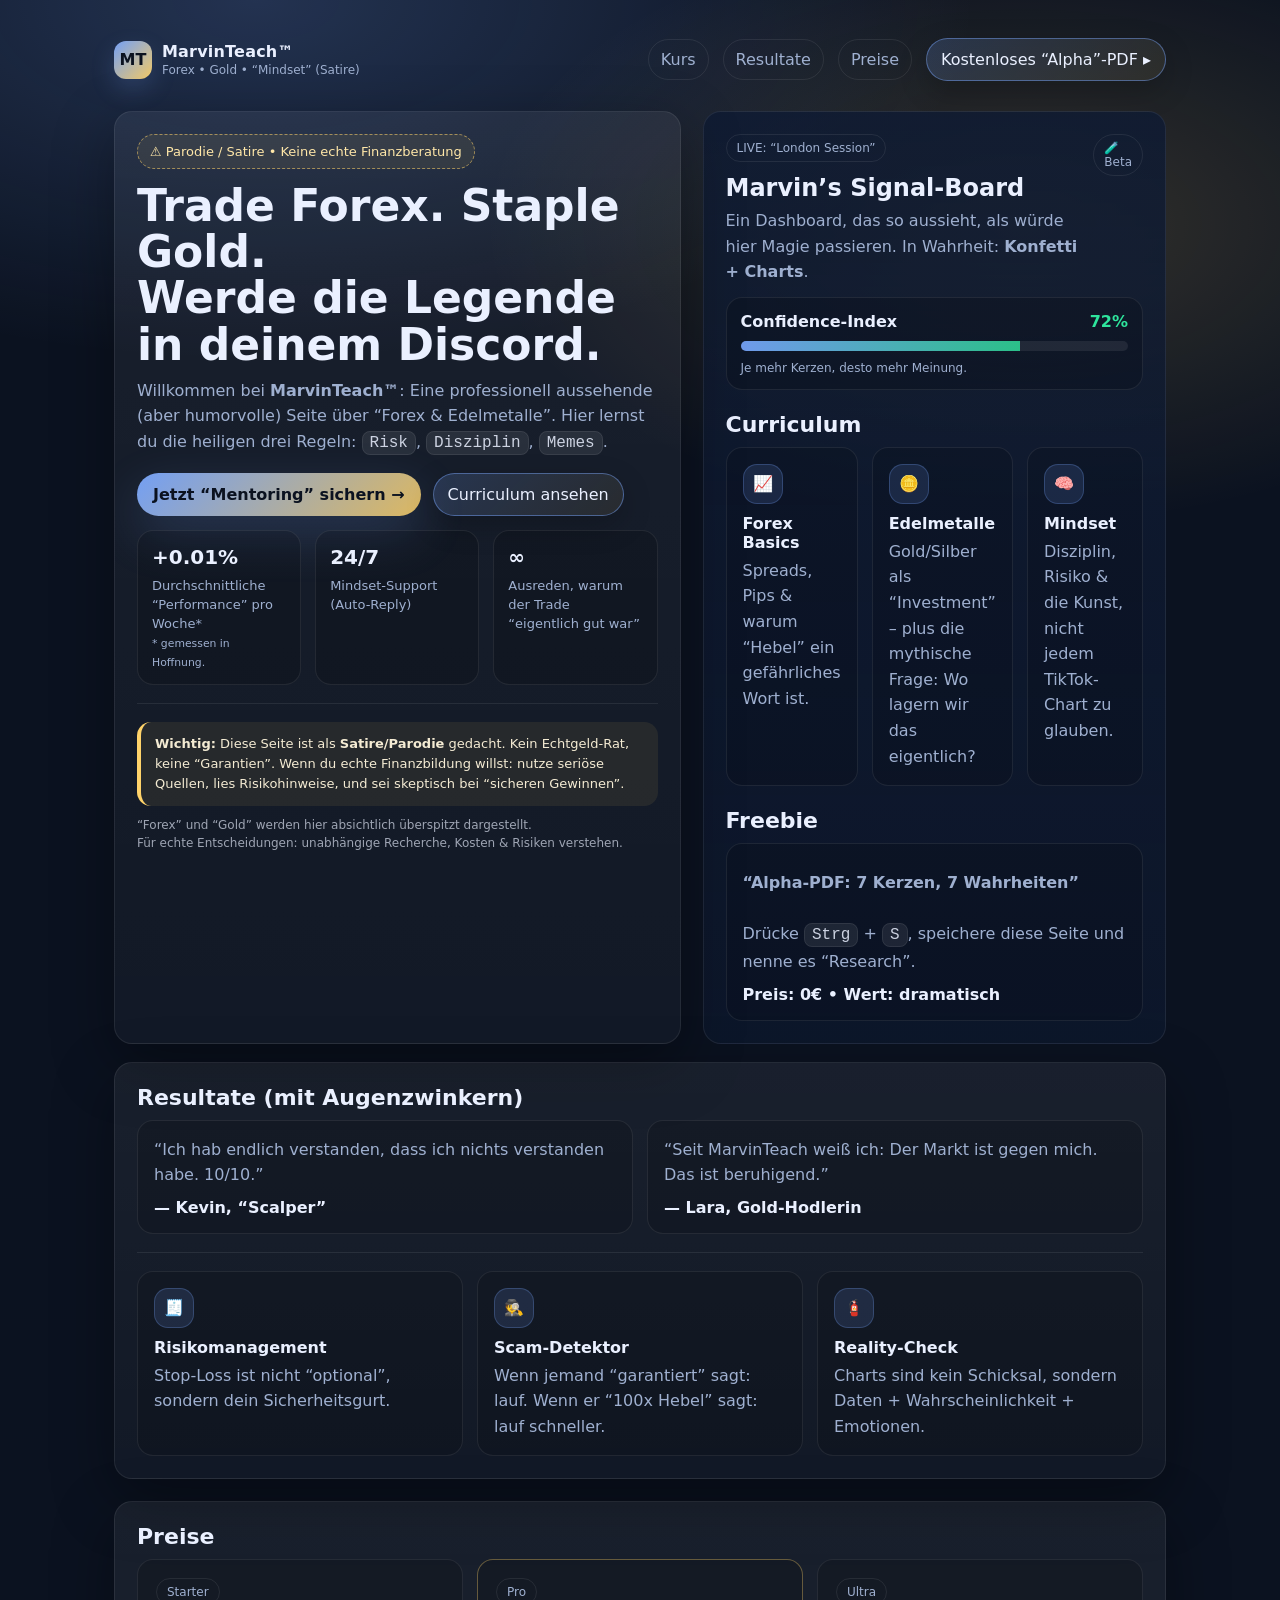
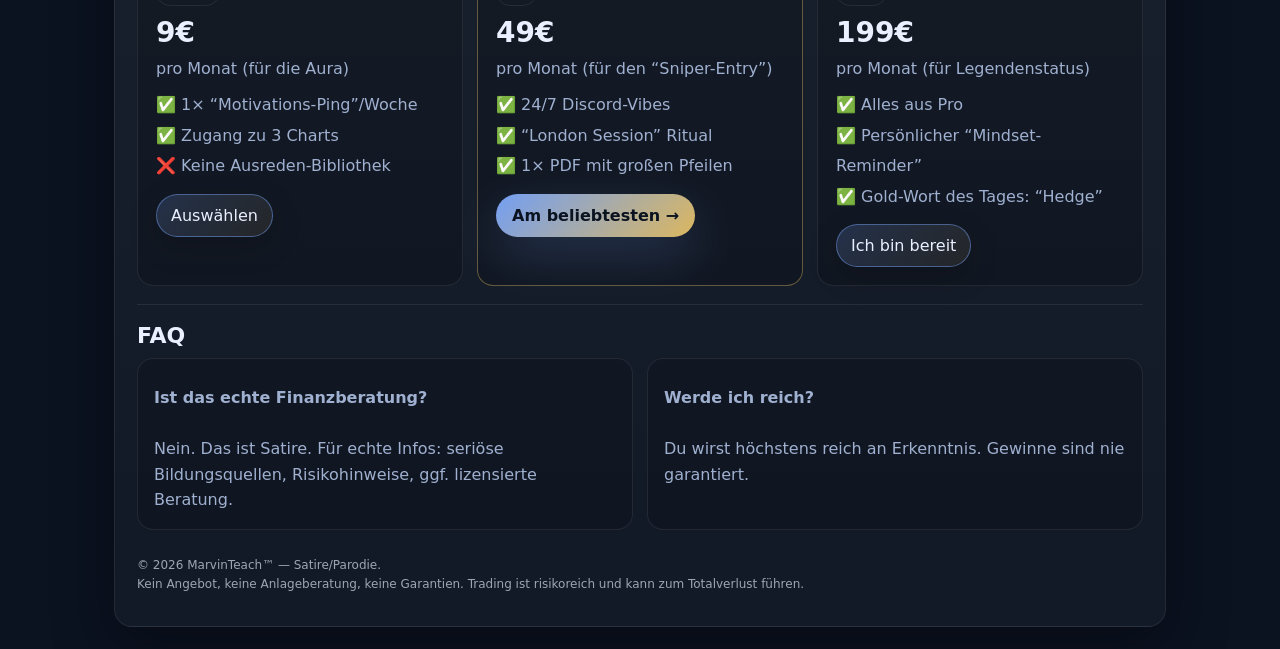
==== index.html @ 8bd4dc11 "Create index.html" ====
<!doctype html>
<html lang="de">
<head>
  <meta charset="utf-8" />
  <meta name="viewport" content="width=device-width,initial-scale=1" />
  <title>MarvinTeach™ — Forex & Gold Masterclass (Satire)</title>
  <meta name="description" content="MarvinTeach™ (Satire) – Eine professionell aussehende Parodie auf Trading-Gurus: Forex, Gold & 'Mindset' – mit Augenzwinkern." />
  <meta name="theme-color" content="#0b1220" />

  <style>
    :root{
      --bg:#0b1220;
      --card:#0f1b33;
      --muted:#9fb0d0;
      --text:#eaf0ff;
      --line:rgba(255,255,255,.08);
      --accent:#78a6ff;
      --accent2:#ffd36a;
      --good:#2ee59d;
      --bad:#ff6b6b;
      --shadow: 0 20px 60px rgba(0,0,0,.35);
      --radius: 18px;
      --max: 1100px;
    }
    *{box-sizing:border-box}
    html,body{margin:0;padding:0;background:radial-gradient(1200px 600px at 20% 0%, rgba(120,166,255,.22), transparent 60%),
                                   radial-gradient(900px 500px at 80% 10%, rgba(255,211,106,.16), transparent 60%),
                                   var(--bg);
              color:var(--text); font-family: ui-sans-serif,system-ui,-apple-system,Segoe UI,Roboto,Arial,"Apple Color Emoji","Segoe UI Emoji";}
    a{color:inherit}
    .wrap{max-width:var(--max);margin:0 auto;padding:24px}
    .nav{display:flex;align-items:center;justify-content:space-between;gap:14px;padding:14px 0}
    .brand{display:flex;align-items:center;gap:10px;text-decoration:none}
    .logo{
      width:38px;height:38px;border-radius:12px;
      background:linear-gradient(135deg, rgba(120,166,255,.95), rgba(255,211,106,.95));
      box-shadow:0 10px 25px rgba(120,166,255,.18);
      display:grid;place-items:center;font-weight:900;color:#0b1220;
    }
    .navlinks{display:flex;gap:14px;flex-wrap:wrap;align-items:center}
    .pill{padding:10px 12px;border:1px solid var(--line);border-radius:999px;text-decoration:none;color:var(--muted)}
    .pill:hover{border-color:rgba(120,166,255,.45);color:var(--text)}
    .btn{
      padding:11px 14px;border-radius:999px;border:1px solid rgba(120,166,255,.45);
      background:linear-gradient(135deg, rgba(120,166,255,.18), rgba(255,211,106,.08));
      text-decoration:none; display:inline-flex; gap:8px; align-items:center;
      box-shadow:0 10px 30px rgba(0,0,0,.2);
    }
    .btn:hover{transform:translateY(-1px)}
    .hero{display:grid;grid-template-columns:1.1fr .9fr;gap:22px;align-items:stretch;margin-top:16px}
    @media (max-width: 920px){ .hero{grid-template-columns:1fr} }
    .card{
      background:linear-gradient(180deg, rgba(255,255,255,.06), rgba(255,255,255,.03));
      border:1px solid var(--line); border-radius:var(--radius); box-shadow:var(--shadow);
      padding:22px; position:relative; overflow:hidden;
    }
    .badge{
      display:inline-flex;gap:8px;align-items:center;
      padding:9px 12px;border-radius:999px;border:1px dashed rgba(255,211,106,.55);
      color:#ffe7a8;background:rgba(255,211,106,.08);
      font-size:13px;
    }
    h1{font-size:44px;line-height:1.05;margin:14px 0 10px}
    @media (max-width: 540px){ h1{font-size:36px} }
    .sub{color:var(--muted);font-size:16px;line-height:1.6;margin:0 0 16px}
    .ctaRow{display:flex;gap:12px;flex-wrap:wrap;margin-top:14px}
    .ctaPrimary{
      background:linear-gradient(135deg, rgba(120,166,255,.95), rgba(255,211,106,.85));
      color:#0b1220; font-weight:800; border:none; padding:12px 16px; border-radius:999px;
      text-decoration:none; display:inline-flex; align-items:center; gap:10px;
      box-shadow:0 18px 50px rgba(120,166,255,.20);
    }
    .ctaSecondary{color:var(--text)}
    .tiny{font-size:12px;color:rgba(234,240,255,.65);line-height:1.5;margin-top:10px}
    .grid{display:grid;grid-template-columns:repeat(3,1fr);gap:14px;margin-top:14px}
    @media (max-width: 920px){ .grid{grid-template-columns:1fr} }
    .kpi{padding:14px;border:1px solid var(--line);border-radius:16px;background:rgba(0,0,0,.16)}
    .kpi b{display:block;font-size:20px;margin-bottom:6px}
    .kpi span{color:var(--muted);font-size:13px}
    .side{
      background:linear-gradient(180deg, rgba(15,27,51,.85), rgba(15,27,51,.55));
      border:1px solid var(--line); border-radius:var(--radius); padding:22px;
    }
    .meter{margin-top:12px;padding:14px;border-radius:16px;border:1px solid var(--line);background:rgba(0,0,0,.18)}
    .meterTop{display:flex;align-items:center;justify-content:space-between;gap:10px}
    .bar{height:10px;border-radius:999px;background:rgba(255,255,255,.08);overflow:hidden;margin-top:10px}
    .fill{height:100%;width:72%;background:linear-gradient(90deg, rgba(120,166,255,.9), rgba(46,229,157,.8))}
    .section{margin-top:22px}
    .section h2{margin:0 0 10px;font-size:22px}
    .features{display:grid;grid-template-columns:repeat(3,1fr);gap:14px}
    @media (max-width: 920px){ .features{grid-template-columns:1fr} }
    .feature{padding:16px;border-radius:16px;border:1px solid var(--line);background:rgba(0,0,0,.14)}
    .feature .icon{width:40px;height:40px;border-radius:14px;display:grid;place-items:center;
      background:rgba(120,166,255,.14);border:1px solid rgba(120,166,255,.25); margin-bottom:10px}
    .feature p{margin:6px 0 0;color:var(--muted);line-height:1.6}
    .split{display:grid;grid-template-columns:1fr 1fr;gap:14px}
    @media (max-width: 920px){ .split{grid-template-columns:1fr} }
    .quote{padding:16px;border-radius:16px;border:1px solid var(--line);background:rgba(0,0,0,.14)}
    .quote p{margin:0;color:var(--muted);line-height:1.6}
    .quote b{display:block;margin-top:10px}
    .pricing{display:grid;grid-template-columns:repeat(3,1fr);gap:14px}
    @media (max-width: 920px){ .pricing{grid-template-columns:1fr} }
    .plan{padding:18px;border-radius:16px;border:1px solid var(--line);background:rgba(0,0,0,.16)}
    .price{font-size:28px;font-weight:900;margin:10px 0}
    .list{margin:12px 0 0;padding:0;list-style:none;color:var(--muted);line-height:1.9}
    .tag{display:inline-block;padding:6px 10px;border-radius:999px;border:1px solid var(--line);color:var(--muted);font-size:12px}
    .footer{margin:26px 0 10px;color:rgba(234,240,255,.65);font-size:12px;line-height:1.6}
    .divider{height:1px;background:var(--line);margin:18px 0}
    .warn{
      border-left:4px solid var(--accent2);
      padding:12px 12px 12px 14px;
      background:rgba(255,211,106,.08);
      border-radius:14px;
      color:rgba(255,245,220,.95);
      font-size:13px; line-height:1.55;
    }
    .kbd{
      font-family: ui-monospace,SFMono-Regular,Menlo,Monaco,Consolas,monospace;
      background:rgba(255,255,255,.08);
      border:1px solid var(--line);
      padding:2px 7px;border-radius:8px;color:rgba(234,240,255,.85)
    }
  </style>
</head>

<body>
  <div class="wrap">
    <header class="nav">
      <a class="brand" href="#top" aria-label="MarvinTeach">
        <div class="logo">MT</div>
        <div>
          <div style="font-weight:900;letter-spacing:.2px">MarvinTeach™</div>
          <div style="color:var(--muted);font-size:12px;margin-top:2px">Forex • Gold • “Mindset” (Satire)</div>
        </div>
      </a>

      <nav class="navlinks">
        <a class="pill" href="#kurs">Kurs</a>
        <a class="pill" href="#resultate">Resultate</a>
        <a class="pill" href="#preise">Preise</a>
        <a class="btn" href="#cta">Kostenloses “Alpha”-PDF ▸</a>
      </nav>
    </header>

    <main id="top" class="hero">
      <section class="card">
        <span class="badge">⚠️ Parodie / Satire • Keine echte Finanzberatung</span>
        <h1>Trade Forex. Staple Gold. <br/>Werde die Legende in deinem Discord.</h1>
        <p class="sub">
          Willkommen bei <b>MarvinTeach™</b>: Eine professionell aussehende (aber humorvolle) Seite über “Forex & Edelmetalle”.
          Hier lernst du die heiligen drei Regeln: <span class="kbd">Risk</span>, <span class="kbd">Disziplin</span>, <span class="kbd">Memes</span>.
        </p>

        <div class="ctaRow" id="cta">
          <a class="ctaPrimary" href="#preise">Jetzt “Mentoring” sichern →</a>
          <a class="btn ctaSecondary" href="#kurs">Curriculum ansehen</a>
        </div>

        <div class="grid">
          <div class="kpi">
            <b>+0.01%</b>
            <span>Durchschnittliche “Performance” pro Woche*<br/><small>* gemessen in Hoffnung.</small></span>
          </div>
          <div class="kpi">
            <b>24/7</b>
            <span>Mindset-Support (Auto-Reply)</span>
          </div>
          <div class="kpi">
            <b>∞</b>
            <span>Ausreden, warum der Trade “eigentlich gut war”</span>
          </div>
        </div>

        <div class="divider"></div>

        <div class="warn">
          <b>Wichtig:</b> Diese Seite ist als <b>Satire/Parodie</b> gedacht. Kein Echtgeld-Rat, keine “Garantien”.
          Wenn du echte Finanzbildung willst: nutze seriöse Quellen, lies Risikohinweise, und sei skeptisch bei “sicheren Gewinnen”.
        </div>

        <p class="tiny">
          “Forex” und “Gold” werden hier absichtlich überspitzt dargestellt. <br/>
          Für echte Entscheidungen: unabhängige Recherche, Kosten & Risiken verstehen.
        </p>
      </section>

      <aside class="side">
        <div style="display:flex;justify-content:space-between;gap:10px;align-items:flex-start">
          <div>
            <div class="tag">LIVE: “London Session”</div>
            <h2 style="margin:12px 0 6px">Marvin’s Signal-Board</h2>
            <div style="color:var(--muted);line-height:1.6">
              Ein Dashboard, das so aussieht, als würde hier Magie passieren.
              In Wahrheit: <b>Konfetti + Charts</b>.
            </div>
          </div>
          <div class="tag" title="Satire">🧪 Beta</div>
        </div>

        <div class="meter">
          <div class="meterTop">
            <b>Confidence-Index</b>
            <span style="color:var(--good);font-weight:800">72%</span>
          </div>
          <div class="bar"><div class="fill"></div></div>
          <div style="color:var(--muted);font-size:12px;margin-top:10px">
            Je mehr Kerzen, desto mehr Meinung.
          </div>
        </div>

        <div class="section">
          <h2 id="kurs">Curriculum</h2>
          <div class="features">
            <div class="feature">
              <div class="icon">📈</div>
              <b>Forex Basics</b>
              <p>Spreads, Pips & warum “Hebel” ein gefährliches Wort ist.</p>
            </div>
            <div class="feature">
              <div class="icon">🪙</div>
              <b>Edelmetalle</b>
              <p>Gold/Silber als “Investment” – plus die mythische Frage: Wo lagern wir das eigentlich?</p>
            </div>
            <div class="feature">
              <div class="icon">🧠</div>
              <b>Mindset</b>
              <p>Disziplin, Risiko & die Kunst, nicht jedem TikTok-Chart zu glauben.</p>
            </div>
          </div>
        </div>

        <div class="section">
          <h2>Freebie</h2>
          <div class="quote">
            <p><b>“Alpha-PDF: 7 Kerzen, 7 Wahrheiten”</b><br/>
            Drücke <span class="kbd">Strg</span> + <span class="kbd">S</span>, speichere diese Seite und nenne es “Research”.</p>
            <b style="margin-top:10px">Preis: 0€ • Wert: dramatisch</b>
          </div>
        </div>
      </aside>
    </main>

    <section class="card section" id="resultate" style="margin-top:18px">
      <h2>Resultate (mit Augenzwinkern)</h2>
      <div class="split">
        <div class="quote">
          <p>“Ich hab endlich verstanden, dass ich nichts verstanden habe. 10/10.”</p>
          <b>— Kevin, “Scalper”</b>
        </div>
        <div class="quote">
          <p>“Seit MarvinTeach weiß ich: Der Markt ist gegen mich. Das ist beruhigend.”</p>
          <b>— Lara, Gold-Hodlerin</b>
        </div>
      </div>

      <div class="divider"></div>

      <div class="features">
        <div class="feature">
          <div class="icon">🧾</div>
          <b>Risikomanagement</b>
          <p>Stop-Loss ist nicht “optional”, sondern dein Sicherheitsgurt.</p>
        </div>
        <div class="feature">
          <div class="icon">🕵️</div>
          <b>Scam-Detektor</b>
          <p>Wenn jemand “garantiert” sagt: lauf. Wenn er “100x Hebel” sagt: lauf schneller.</p>
        </div>
        <div class="feature">
          <div class="icon">🧯</div>
          <b>Reality-Check</b>
          <p>Charts sind kein Schicksal, sondern Daten + Wahrscheinlichkeit + Emotionen.</p>
        </div>
      </div>
    </section>

    <section class="card section" id="preise">
      <h2>Preise</h2>
      <div class="pricing">
        <div class="plan">
          <span class="tag">Starter</span>
          <div class="price">9€</div>
          <div style="color:var(--muted)">pro Monat (für die Aura)</div>
          <ul class="list">
            <li>✅ 1× “Motivations-Ping”/Woche</li>
            <li>✅ Zugang zu 3 Charts</li>
            <li>❌ Keine Ausreden-Bibliothek</li>
          </ul>
          <div class="ctaRow" style="margin-top:12px">
            <a class="btn" href="#top">Auswählen</a>
          </div>
        </div>

        <div class="plan" style="border-color:rgba(255,211,106,.35)">
          <span class="tag">Pro</span>
          <div class="price">49€</div>
          <div style="color:var(--muted)">pro Monat (für den “Sniper-Entry”)</div>
          <ul class="list">
            <li>✅ 24/7 Discord-Vibes</li>
            <li>✅ “London Session” Ritual</li>
            <li>✅ 1× PDF mit großen Pfeilen</li>
          </ul>
          <div class="ctaRow" style="margin-top:12px">
            <a class="ctaPrimary" href="#top">Am beliebtesten →</a>
          </div>
        </div>

        <div class="plan">
          <span class="tag">Ultra</span>
          <div class="price">199€</div>
          <div style="color:var(--muted)">pro Monat (für Legendenstatus)</div>
          <ul class="list">
            <li>✅ Alles aus Pro</li>
            <li>✅ Persönlicher “Mindset-Reminder”</li>
            <li>✅ Gold-Wort des Tages: “Hedge”</li>
          </ul>
          <div class="ctaRow" style="margin-top:12px">
            <a class="btn" href="#top">Ich bin bereit</a>
          </div>
        </div>
      </div>

      <div class="divider"></div>

      <h2>FAQ</h2>
      <div class="split">
        <div class="quote">
          <p><b>Ist das echte Finanzberatung?</b><br/>Nein. Das ist Satire. Für echte Infos: seriöse Bildungsquellen, Risikohinweise, ggf. lizensierte Beratung.</p>
        </div>
        <div class="quote">
          <p><b>Werde ich reich?</b><br/>Du wirst höchstens reich an Erkenntnis. Gewinne sind nie garantiert.</p>
        </div>
      </div>

      <div class="footer">
        © <span id="year"></span> MarvinTeach™ — Satire/Parodie. <br/>
        Kein Angebot, keine Anlageberatung, keine Garantien. Trading ist risikoreich und kann zum Totalverlust führen.
      </div>
    </section>
  </div>

  <script>
    // kleiner Qualitäts-Touch
    document.getElementById("year").textContent = new Date().getFullYear();
  </script>
</body>
</html>
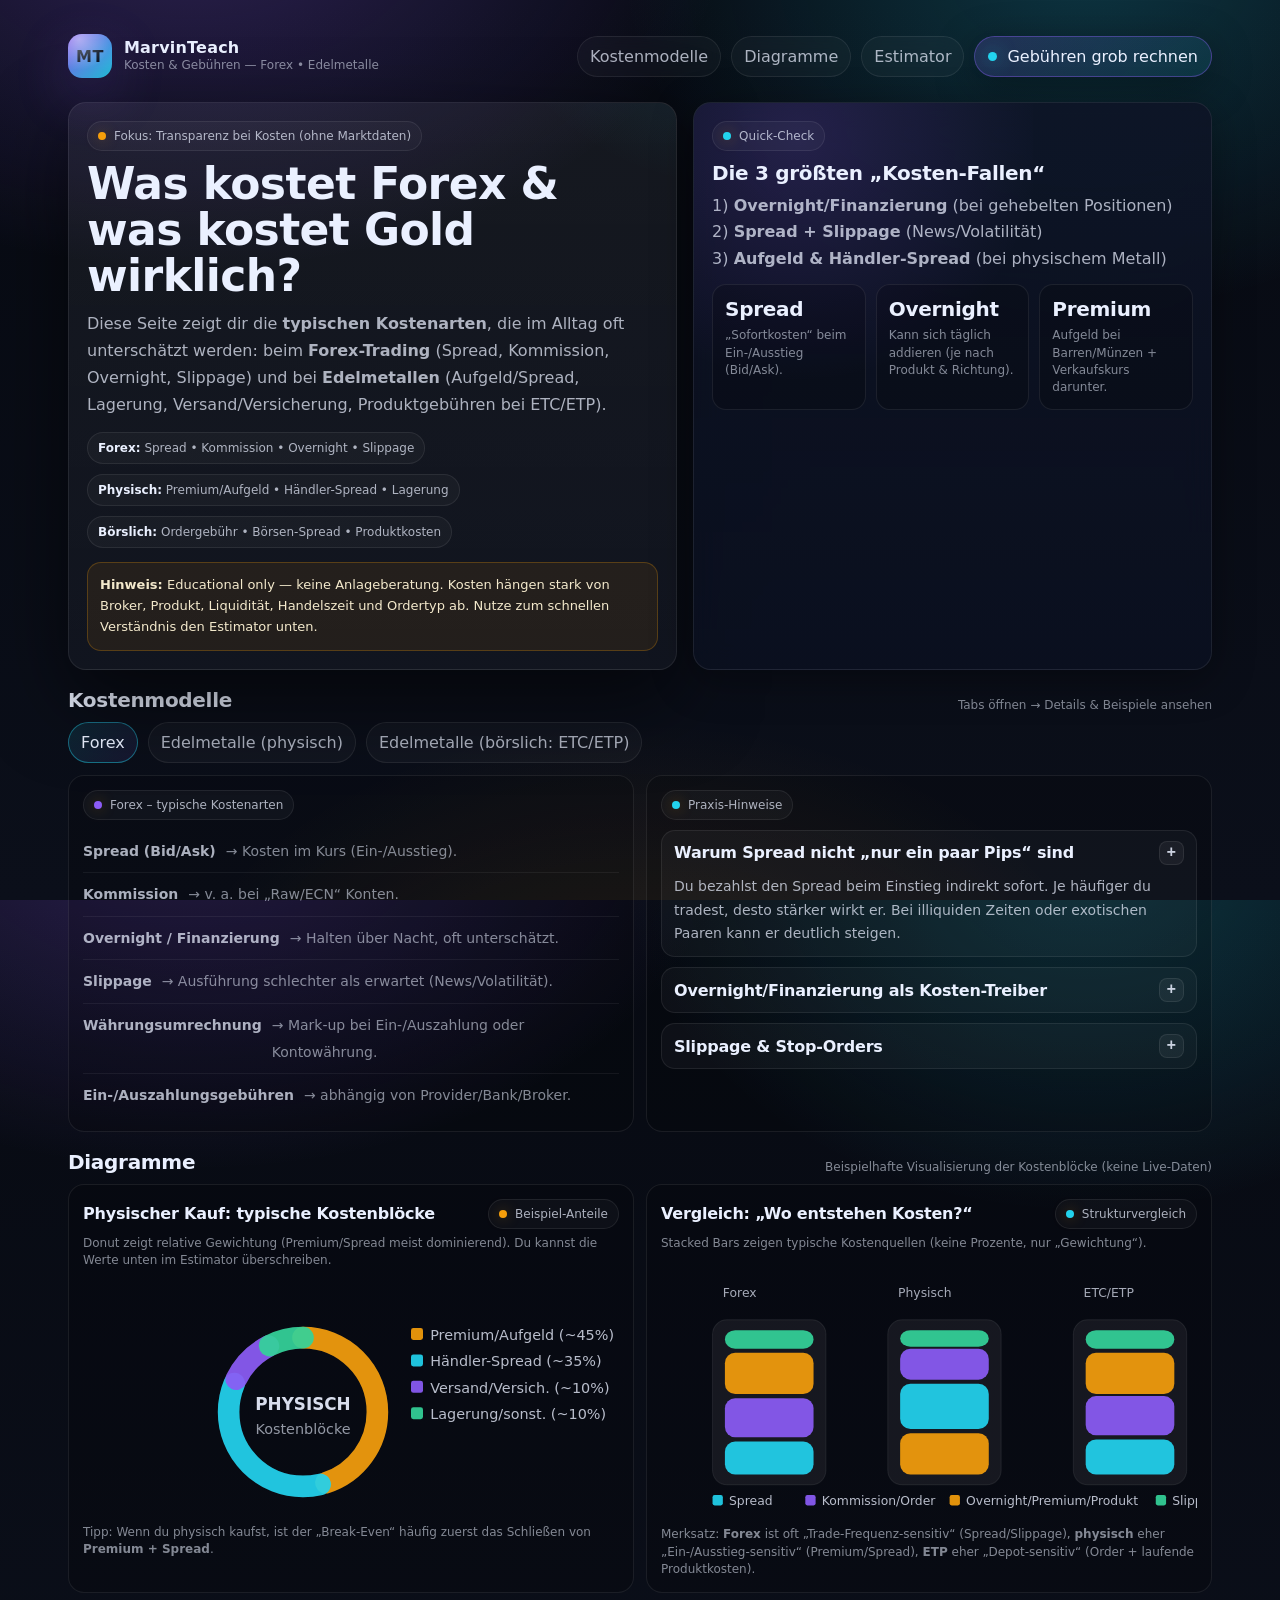
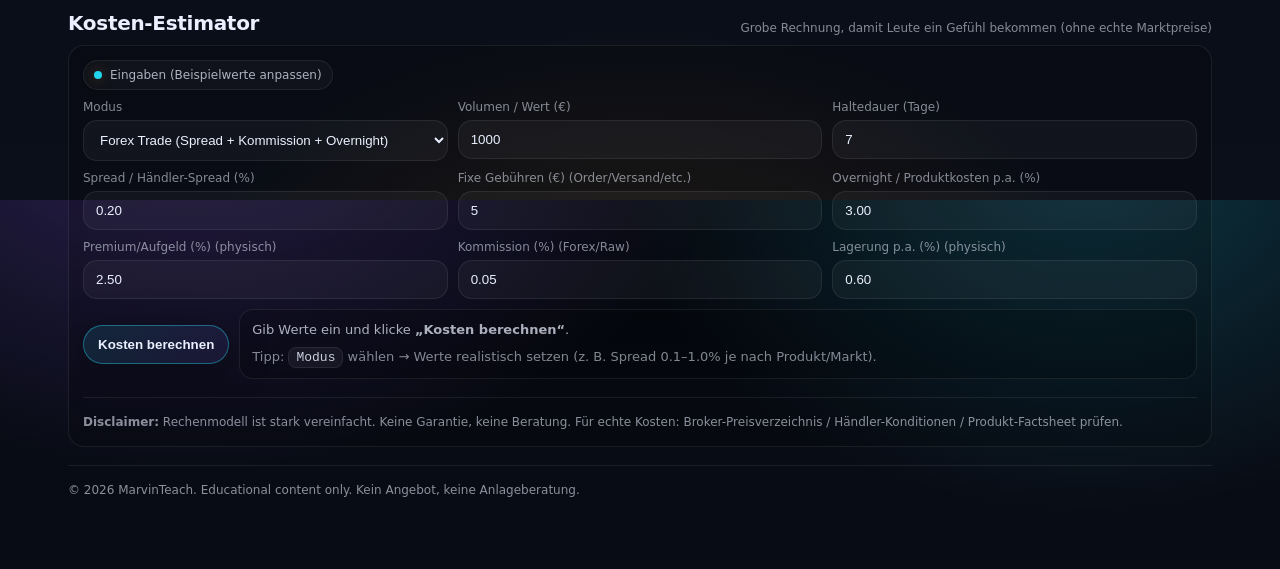
==== commit 8bd272b1: "Update index.html" ====
--- a/index.html
+++ b/index.html
@@ -3,345 +3,950 @@
 <head>
   <meta charset="utf-8" />
   <meta name="viewport" content="width=device-width,initial-scale=1" />
-  <title>MarvinTeach™ — Forex & Gold Masterclass (Satire)</title>
-  <meta name="description" content="MarvinTeach™ (Satire) – Eine professionell aussehende Parodie auf Trading-Gurus: Forex, Gold & 'Mindset' – mit Augenzwinkern." />
-  <meta name="theme-color" content="#0b1220" />
+  <title>MarvinTeach — Kosten & Gebühren (Forex & Edelmetalle)</title>
+  <meta name="description" content="Übersicht typischer Kostenarten beim Forex-Trading und bei Edelmetallen (physisch & börsengehandelt). Educational only. Keine Anlageberatung." />
+  <meta name="theme-color" content="#0B0F1A" />
 
   <style>
+    /* ==============================
+       Design System (modern / different)
+       ============================== */
     :root{
-      --bg:#0b1220;
-      --card:#0f1b33;
-      --muted:#9fb0d0;
-      --text:#eaf0ff;
-      --line:rgba(255,255,255,.08);
-      --accent:#78a6ff;
-      --accent2:#ffd36a;
-      --good:#2ee59d;
-      --bad:#ff6b6b;
-      --shadow: 0 20px 60px rgba(0,0,0,.35);
-      --radius: 18px;
-      --max: 1100px;
-    }
-    *{box-sizing:border-box}
-    html,body{margin:0;padding:0;background:radial-gradient(1200px 600px at 20% 0%, rgba(120,166,255,.22), transparent 60%),
-                                   radial-gradient(900px 500px at 80% 10%, rgba(255,211,106,.16), transparent 60%),
-                                   var(--bg);
-              color:var(--text); font-family: ui-sans-serif,system-ui,-apple-system,Segoe UI,Roboto,Arial,"Apple Color Emoji","Segoe UI Emoji";}
-    a{color:inherit}
-    .wrap{max-width:var(--max);margin:0 auto;padding:24px}
-    .nav{display:flex;align-items:center;justify-content:space-between;gap:14px;padding:14px 0}
-    .brand{display:flex;align-items:center;gap:10px;text-decoration:none}
-    .logo{
-      width:38px;height:38px;border-radius:12px;
-      background:linear-gradient(135deg, rgba(120,166,255,.95), rgba(255,211,106,.95));
-      box-shadow:0 10px 25px rgba(120,166,255,.18);
-      display:grid;place-items:center;font-weight:900;color:#0b1220;
-    }
-    .navlinks{display:flex;gap:14px;flex-wrap:wrap;align-items:center}
-    .pill{padding:10px 12px;border:1px solid var(--line);border-radius:999px;text-decoration:none;color:var(--muted)}
-    .pill:hover{border-color:rgba(120,166,255,.45);color:var(--text)}
+      --bg: #070A12;
+      --bg2:#0B0F1A;
+      --card:#0E1426;
+      --card2:#0B1122;
+      --text:#EAF0FF;
+      --muted: rgba(234,240,255,.72);
+      --muted2: rgba(234,240,255,.55);
+      --line: rgba(255,255,255,.08);
+      --line2: rgba(255,255,255,.12);
+      --shadow: 0 30px 80px rgba(0,0,0,.55);
+      --shadow2: 0 10px 40px rgba(0,0,0,.35);
+      --r: 18px;
+
+      --a1:#8B5CF6; /* violet */
+      --a2:#22D3EE; /* cyan */
+      --a3:#F59E0B; /* amber */
+      --a4:#34D399; /* green */
+      --bad:#FB7185; /* rose */
+      --ok:#34D399;
+      --warn:#FBBF24;
+
+      --max: 1180px;
+    }
+
+    *{ box-sizing:border-box; }
+    html,body{ height:100%; }
+    body{
+      margin:0;
+      font-family: ui-sans-serif, system-ui, -apple-system, Segoe UI, Roboto, Arial, "Apple Color Emoji","Segoe UI Emoji";
+      color: var(--text);
+      background:
+        radial-gradient(900px 600px at 15% -10%, rgba(139,92,246,.28), transparent 60%),
+        radial-gradient(850px 650px at 85% -5%, rgba(34,211,238,.22), transparent 55%),
+        radial-gradient(900px 650px at 50% 120%, rgba(245,158,11,.15), transparent 55%),
+        linear-gradient(180deg, var(--bg), var(--bg2));
+      overflow-x:hidden;
+    }
+
+    a{ color:inherit; text-decoration:none; }
+    .wrap{ max-width: var(--max); margin:0 auto; padding: 22px 18px 70px; }
+
+    /* Top nav */
+    .nav{
+      display:flex; align-items:center; justify-content:space-between; gap:14px;
+      padding: 12px 0 18px;
+    }
+    .brand{
+      display:flex; gap:12px; align-items:center;
+    }
+    .mark{
+      width:44px; height:44px; border-radius: 14px;
+      background: linear-gradient(135deg, rgba(139,92,246,.95), rgba(34,211,238,.9));
+      box-shadow: 0 18px 55px rgba(139,92,246,.22);
+      display:grid; place-items:center;
+      font-weight: 900;
+      letter-spacing:.5px;
+      color:#061022;
+      position:relative;
+      overflow:hidden;
+    }
+    .mark:before{
+      content:"";
+      position:absolute; inset:-30%;
+      background: radial-gradient(circle at 30% 30%, rgba(255,255,255,.45), transparent 45%);
+      transform: rotate(12deg);
+    }
+    .brand .title{ font-weight:900; letter-spacing:.2px; line-height:1.05; }
+    .brand .sub{ color:var(--muted2); font-size:12px; margin-top:2px; }
+    .navlinks{ display:flex; gap:10px; flex-wrap:wrap; align-items:center; justify-content:flex-end; }
+
+    .pill{
+      padding: 10px 12px;
+      border: 1px solid var(--line);
+      border-radius: 999px;
+      background: rgba(255,255,255,.03);
+      color: var(--muted);
+      backdrop-filter: blur(10px);
+      transition: transform .15s ease, border-color .15s ease, background .15s ease;
+    }
+    .pill:hover{ transform: translateY(-1px); border-color: rgba(34,211,238,.32); background: rgba(255,255,255,.05); }
+
+    .cta{
+      padding: 10px 13px;
+      border-radius: 999px;
+      border: 1px solid rgba(139,92,246,.40);
+      background: linear-gradient(135deg, rgba(139,92,246,.18), rgba(34,211,238,.10));
+      box-shadow: var(--shadow2);
+      transition: transform .15s ease, filter .15s ease;
+      display:inline-flex; align-items:center; gap:10px;
+    }
+    .cta:hover{ transform: translateY(-1px); filter: brightness(1.05); }
+    .dot{
+      width:9px;height:9px;border-radius:99px;background:var(--a2);
+      box-shadow:0 0 18px rgba(34,211,238,.55);
+    }
+
+    /* Hero */
+    .hero{
+      display:grid; grid-template-columns: 1.08fr .92fr; gap: 16px;
+      align-items:stretch;
+      margin-top: 6px;
+    }
+    @media (max-width: 960px){
+      .hero{ grid-template-columns: 1fr; }
+    }
+
+    .card{
+      background: linear-gradient(180deg, rgba(255,255,255,.06), rgba(255,255,255,.03));
+      border: 1px solid var(--line);
+      border-radius: var(--r);
+      box-shadow: var(--shadow);
+      padding: 18px;
+      position:relative;
+      overflow:hidden;
+    }
+    .card::after{
+      content:"";
+      position:absolute; inset:-60% -60% auto auto;
+      width:520px; height:520px;
+      background: radial-gradient(circle at 35% 35%, rgba(34,211,238,.16), transparent 55%);
+      transform: rotate(20deg);
+      pointer-events:none;
+    }
+
+    h1{
+      font-size: 44px; line-height: 1.05; margin: 10px 0 10px;
+      letter-spacing: -.6px;
+    }
+    @media (max-width: 560px){ h1{ font-size: 36px; } }
+
+    .lead{ color: var(--muted); font-size: 16px; line-height: 1.7; margin: 0 0 14px; }
+    .chips{ display:flex; gap:10px; flex-wrap:wrap; margin-top: 10px; }
+    .chip{
+      border: 1px solid var(--line);
+      padding: 8px 10px;
+      border-radius: 999px;
+      background: rgba(255,255,255,.03);
+      color: var(--muted);
+      font-size: 12px;
+    }
+    .chip b{ color: var(--text); }
+
+    .notice{
+      margin-top: 14px;
+      border: 1px solid rgba(245,158,11,.25);
+      background: rgba(245,158,11,.08);
+      border-radius: 14px;
+      padding: 12px 12px;
+      color: rgba(255,244,214,.95);
+      line-height:1.6;
+      font-size: 13px;
+    }
+
+    /* Sidebar card */
+    .glass{
+      background: linear-gradient(180deg, rgba(14,20,38,.86), rgba(11,17,34,.72));
+      border: 1px solid var(--line);
+      border-radius: var(--r);
+      padding: 18px;
+      box-shadow: var(--shadow2);
+      backdrop-filter: blur(14px);
+      position:relative;
+      overflow:hidden;
+    }
+    .glass::before{
+      content:"";
+      position:absolute; inset:-35% auto auto -35%;
+      width:520px;height:520px;
+      background: radial-gradient(circle at 55% 45%, rgba(139,92,246,.18), transparent 60%);
+      pointer-events:none;
+    }
+
+    .kpis{
+      display:grid; grid-template-columns: repeat(3, 1fr);
+      gap: 10px; margin-top: 12px;
+    }
+    @media (max-width: 960px){ .kpis{ grid-template-columns: 1fr; } }
+    .kpi{
+      border:1px solid var(--line);
+      border-radius: 14px;
+      background: rgba(0,0,0,.18);
+      padding: 12px;
+    }
+    .kpi .big{ font-size: 20px; font-weight: 900; letter-spacing:-.3px; }
+    .kpi .small{ color: var(--muted2); font-size: 12px; line-height: 1.45; margin-top: 6px; }
+
+    /* Section layout */
+    .section{ margin-top: 16px; }
+    .sectionHeader{
+      display:flex; justify-content:space-between; align-items:flex-end; gap:10px; flex-wrap:wrap;
+      margin: 18px 0 10px;
+    }
+    h2{
+      font-size: 20px; margin: 0;
+      letter-spacing: -.3px;
+    }
+    .hint{ color: var(--muted2); font-size: 12px; }
+
+    /* Tabs */
+    .tabs{
+      display:flex; gap:10px; flex-wrap:wrap;
+      margin-top: 10px;
+    }
+    .tab{
+      cursor:pointer;
+      border:1px solid var(--line);
+      background: rgba(255,255,255,.03);
+      color: var(--muted);
+      padding: 10px 12px;
+      border-radius: 999px;
+      transition: transform .15s ease, border-color .15s ease, background .15s ease;
+      user-select:none;
+    }
+    .tab:hover{ transform: translateY(-1px); border-color: rgba(139,92,246,.32); background: rgba(255,255,255,.05); }
+    .tab.active{
+      color: var(--text);
+      border-color: rgba(34,211,238,.45);
+      background: linear-gradient(135deg, rgba(34,211,238,.12), rgba(139,92,246,.10));
+    }
+
+    .panel{
+      margin-top: 12px;
+      display:none;
+    }
+    .panel.active{ display:block; }
+
+    .grid2{ display:grid; grid-template-columns: 1fr 1fr; gap: 12px; }
+    @media (max-width: 960px){ .grid2{ grid-template-columns:1fr; } }
+
+    .box{
+      border:1px solid var(--line);
+      border-radius: 16px;
+      background: rgba(0,0,0,.16);
+      padding: 14px;
+      position:relative;
+      overflow:hidden;
+    }
+
+    .list{
+      margin: 10px 0 0;
+      padding: 0;
+      list-style:none;
+      color: var(--muted);
+      line-height: 1.9;
+      font-size: 14px;
+    }
+    .list li{
+      display:flex; gap:10px; align-items:flex-start;
+      padding: 8px 0;
+      border-top: 1px solid rgba(255,255,255,.06);
+    }
+    .list li:first-child{ border-top: 0; }
+    .badge{
+      display:inline-flex; align-items:center; gap:8px;
+      padding: 7px 10px;
+      border-radius: 999px;
+      border: 1px solid var(--line);
+      background: rgba(255,255,255,.03);
+      color: var(--muted);
+      font-size: 12px;
+    }
+    .miniDot{ width:8px;height:8px;border-radius:99px;background:var(--a3); box-shadow:0 0 14px rgba(245,158,11,.35); }
+
+    /* Accordions */
+    .acc{ margin-top: 10px; }
+    details{
+      border:1px solid var(--line);
+      border-radius: 14px;
+      background: rgba(255,255,255,.03);
+      padding: 10px 12px;
+      margin-top: 10px;
+    }
+    summary{
+      cursor:pointer;
+      list-style:none;
+      display:flex;
+      justify-content:space-between;
+      gap:10px;
+      align-items:center;
+      font-weight:800;
+      letter-spacing:-.2px;
+    }
+    summary::-webkit-details-marker{ display:none; }
+    .detailsBody{ color: var(--muted); font-size: 14px; line-height: 1.7; margin-top: 10px; }
+    .detailsBody ul{ margin:10px 0 0 18px; color: var(--muted); }
+
+    /* Diagram / charts */
+    .chartWrap{
+      border:1px solid var(--line);
+      border-radius: 16px;
+      background: rgba(0,0,0,.18);
+      padding: 14px;
+      overflow:hidden;
+    }
+    .chartTitle{ display:flex; align-items:center; justify-content:space-between; gap:10px; flex-wrap:wrap; }
+    .chartTitle b{ letter-spacing:-.2px; }
+    .chartNote{ color: var(--muted2); font-size: 12px; line-height:1.45; }
+
+    .legend{
+      display:flex; gap:10px; flex-wrap:wrap;
+      margin-top: 10px;
+    }
+    .leg{
+      display:flex; gap:8px; align-items:center;
+      padding: 7px 10px;
+      border-radius: 999px;
+      border:1px solid var(--line);
+      background: rgba(255,255,255,.03);
+      color: var(--muted);
+      font-size: 12px;
+    }
+    .sw{ width:10px;height:10px;border-radius:3px; }
+    .sw.v{ background: rgba(139,92,246,.9); }
+    .sw.c{ background: rgba(34,211,238,.9); }
+    .sw.a{ background: rgba(245,158,11,.92); }
+    .sw.g{ background: rgba(52,211,153,.9); }
+
+    /* Estimator */
+    .form{
+      display:grid; grid-template-columns: repeat(3, 1fr); gap: 10px; margin-top: 10px;
+    }
+    @media (max-width: 960px){ .form{ grid-template-columns: 1fr; } }
+    label{ display:block; color: var(--muted2); font-size: 12px; margin-bottom: 6px; }
+    input, select{
+      width:100%;
+      padding: 11px 12px;
+      border-radius: 14px;
+      border:1px solid var(--line);
+      background: rgba(255,255,255,.04);
+      color: var(--text);
+      outline:none;
+    }
+    input:focus, select:focus{ border-color: rgba(34,211,238,.45); box-shadow: 0 0 0 4px rgba(34,211,238,.10); }
+    .calcRow{ display:flex; gap:10px; flex-wrap:wrap; align-items:center; margin-top: 10px; }
     .btn{
-      padding:11px 14px;border-radius:999px;border:1px solid rgba(120,166,255,.45);
-      background:linear-gradient(135deg, rgba(120,166,255,.18), rgba(255,211,106,.08));
-      text-decoration:none; display:inline-flex; gap:8px; align-items:center;
-      box-shadow:0 10px 30px rgba(0,0,0,.2);
-    }
-    .btn:hover{transform:translateY(-1px)}
-    .hero{display:grid;grid-template-columns:1.1fr .9fr;gap:22px;align-items:stretch;margin-top:16px}
-    @media (max-width: 920px){ .hero{grid-template-columns:1fr} }
-    .card{
-      background:linear-gradient(180deg, rgba(255,255,255,.06), rgba(255,255,255,.03));
-      border:1px solid var(--line); border-radius:var(--radius); box-shadow:var(--shadow);
-      padding:22px; position:relative; overflow:hidden;
-    }
-    .badge{
-      display:inline-flex;gap:8px;align-items:center;
-      padding:9px 12px;border-radius:999px;border:1px dashed rgba(255,211,106,.55);
-      color:#ffe7a8;background:rgba(255,211,106,.08);
-      font-size:13px;
-    }
-    h1{font-size:44px;line-height:1.05;margin:14px 0 10px}
-    @media (max-width: 540px){ h1{font-size:36px} }
-    .sub{color:var(--muted);font-size:16px;line-height:1.6;margin:0 0 16px}
-    .ctaRow{display:flex;gap:12px;flex-wrap:wrap;margin-top:14px}
-    .ctaPrimary{
-      background:linear-gradient(135deg, rgba(120,166,255,.95), rgba(255,211,106,.85));
-      color:#0b1220; font-weight:800; border:none; padding:12px 16px; border-radius:999px;
-      text-decoration:none; display:inline-flex; align-items:center; gap:10px;
-      box-shadow:0 18px 50px rgba(120,166,255,.20);
-    }
-    .ctaSecondary{color:var(--text)}
-    .tiny{font-size:12px;color:rgba(234,240,255,.65);line-height:1.5;margin-top:10px}
-    .grid{display:grid;grid-template-columns:repeat(3,1fr);gap:14px;margin-top:14px}
-    @media (max-width: 920px){ .grid{grid-template-columns:1fr} }
-    .kpi{padding:14px;border:1px solid var(--line);border-radius:16px;background:rgba(0,0,0,.16)}
-    .kpi b{display:block;font-size:20px;margin-bottom:6px}
-    .kpi span{color:var(--muted);font-size:13px}
-    .side{
-      background:linear-gradient(180deg, rgba(15,27,51,.85), rgba(15,27,51,.55));
-      border:1px solid var(--line); border-radius:var(--radius); padding:22px;
-    }
-    .meter{margin-top:12px;padding:14px;border-radius:16px;border:1px solid var(--line);background:rgba(0,0,0,.18)}
-    .meterTop{display:flex;align-items:center;justify-content:space-between;gap:10px}
-    .bar{height:10px;border-radius:999px;background:rgba(255,255,255,.08);overflow:hidden;margin-top:10px}
-    .fill{height:100%;width:72%;background:linear-gradient(90deg, rgba(120,166,255,.9), rgba(46,229,157,.8))}
-    .section{margin-top:22px}
-    .section h2{margin:0 0 10px;font-size:22px}
-    .features{display:grid;grid-template-columns:repeat(3,1fr);gap:14px}
-    @media (max-width: 920px){ .features{grid-template-columns:1fr} }
-    .feature{padding:16px;border-radius:16px;border:1px solid var(--line);background:rgba(0,0,0,.14)}
-    .feature .icon{width:40px;height:40px;border-radius:14px;display:grid;place-items:center;
-      background:rgba(120,166,255,.14);border:1px solid rgba(120,166,255,.25); margin-bottom:10px}
-    .feature p{margin:6px 0 0;color:var(--muted);line-height:1.6}
-    .split{display:grid;grid-template-columns:1fr 1fr;gap:14px}
-    @media (max-width: 920px){ .split{grid-template-columns:1fr} }
-    .quote{padding:16px;border-radius:16px;border:1px solid var(--line);background:rgba(0,0,0,.14)}
-    .quote p{margin:0;color:var(--muted);line-height:1.6}
-    .quote b{display:block;margin-top:10px}
-    .pricing{display:grid;grid-template-columns:repeat(3,1fr);gap:14px}
-    @media (max-width: 920px){ .pricing{grid-template-columns:1fr} }
-    .plan{padding:18px;border-radius:16px;border:1px solid var(--line);background:rgba(0,0,0,.16)}
-    .price{font-size:28px;font-weight:900;margin:10px 0}
-    .list{margin:12px 0 0;padding:0;list-style:none;color:var(--muted);line-height:1.9}
-    .tag{display:inline-block;padding:6px 10px;border-radius:999px;border:1px solid var(--line);color:var(--muted);font-size:12px}
-    .footer{margin:26px 0 10px;color:rgba(234,240,255,.65);font-size:12px;line-height:1.6}
-    .divider{height:1px;background:var(--line);margin:18px 0}
-    .warn{
-      border-left:4px solid var(--accent2);
-      padding:12px 12px 12px 14px;
-      background:rgba(255,211,106,.08);
-      border-radius:14px;
-      color:rgba(255,245,220,.95);
-      font-size:13px; line-height:1.55;
+      cursor:pointer;
+      padding: 11px 14px;
+      border-radius: 999px;
+      border:1px solid rgba(34,211,238,.42);
+      background: linear-gradient(135deg, rgba(34,211,238,.12), rgba(139,92,246,.10));
+      color: var(--text);
+      font-weight: 800;
+      box-shadow: var(--shadow2);
+      transition: transform .15s ease;
+    }
+    .btn:hover{ transform: translateY(-1px); }
+    .result{
+      padding: 10px 12px;
+      border-radius: 14px;
+      border:1px solid var(--line);
+      background: rgba(0,0,0,.18);
+      color: var(--muted);
+      flex:1;
+      min-width: 240px;
+      line-height: 1.55;
+      font-size: 13px;
+    }
+
+    /* Footer */
+    .footer{
+      margin-top: 18px;
+      color: rgba(234,240,255,.58);
+      font-size: 12px;
+      line-height: 1.7;
+      border-top: 1px solid rgba(255,255,255,.08);
+      padding-top: 14px;
     }
     .kbd{
-      font-family: ui-monospace,SFMono-Regular,Menlo,Monaco,Consolas,monospace;
-      background:rgba(255,255,255,.08);
+      font-family: ui-monospace, SFMono-Regular, Menlo, Monaco, Consolas, monospace;
       border:1px solid var(--line);
-      padding:2px 7px;border-radius:8px;color:rgba(234,240,255,.85)
+      background: rgba(255,255,255,.05);
+      padding: 2px 7px;
+      border-radius: 8px;
+      color: rgba(234,240,255,.85);
     }
   </style>
 </head>
 
 <body>
   <div class="wrap">
+    <!-- NAV -->
     <header class="nav">
-      <a class="brand" href="#top" aria-label="MarvinTeach">
-        <div class="logo">MT</div>
+      <a class="brand" href="#top" aria-label="MarvinTeach Start">
+        <div class="mark">MT</div>
         <div>
-          <div style="font-weight:900;letter-spacing:.2px">MarvinTeach™</div>
-          <div style="color:var(--muted);font-size:12px;margin-top:2px">Forex • Gold • “Mindset” (Satire)</div>
+          <div class="title">MarvinTeach</div>
+          <div class="sub">Kosten & Gebühren — Forex • Edelmetalle</div>
         </div>
       </a>
 
       <nav class="navlinks">
-        <a class="pill" href="#kurs">Kurs</a>
-        <a class="pill" href="#resultate">Resultate</a>
-        <a class="pill" href="#preise">Preise</a>
-        <a class="btn" href="#cta">Kostenloses “Alpha”-PDF ▸</a>
+        <a class="pill" href="#kosten">Kostenmodelle</a>
+        <a class="pill" href="#diagramme">Diagramme</a>
+        <a class="pill" href="#rechner">Estimator</a>
+        <a class="cta" href="#rechner"><span class="dot"></span> Gebühren grob rechnen</a>
       </nav>
     </header>
 
-    <main id="top" class="hero">
-      <section class="card">
-        <span class="badge">⚠️ Parodie / Satire • Keine echte Finanzberatung</span>
-        <h1>Trade Forex. Staple Gold. <br/>Werde die Legende in deinem Discord.</h1>
-        <p class="sub">
-          Willkommen bei <b>MarvinTeach™</b>: Eine professionell aussehende (aber humorvolle) Seite über “Forex & Edelmetalle”.
-          Hier lernst du die heiligen drei Regeln: <span class="kbd">Risk</span>, <span class="kbd">Disziplin</span>, <span class="kbd">Memes</span>.
+    <!-- HERO -->
+    <section id="top" class="hero">
+      <div class="card">
+        <div class="badge"><span class="miniDot"></span> Fokus: Transparenz bei Kosten (ohne Marktdaten)</div>
+        <h1>Was kostet Forex & was kostet Gold wirklich?</h1>
+        <p class="lead">
+          Diese Seite zeigt dir die <b>typischen Kostenarten</b>, die im Alltag oft unterschätzt werden:
+          beim <b>Forex-Trading</b> (Spread, Kommission, Overnight, Slippage) und bei <b>Edelmetallen</b>
+          (Aufgeld/Spread, Lagerung, Versand/Versicherung, Produktgebühren bei ETC/ETP).
         </p>
 
-        <div class="ctaRow" id="cta">
-          <a class="ctaPrimary" href="#preise">Jetzt “Mentoring” sichern →</a>
-          <a class="btn ctaSecondary" href="#kurs">Curriculum ansehen</a>
-        </div>
-
-        <div class="grid">
-          <div class="kpi">
-            <b>+0.01%</b>
-            <span>Durchschnittliche “Performance” pro Woche*<br/><small>* gemessen in Hoffnung.</small></span>
-          </div>
-          <div class="kpi">
-            <b>24/7</b>
-            <span>Mindset-Support (Auto-Reply)</span>
-          </div>
-          <div class="kpi">
-            <b>∞</b>
-            <span>Ausreden, warum der Trade “eigentlich gut war”</span>
-          </div>
-        </div>
-
-        <div class="divider"></div>
-
-        <div class="warn">
-          <b>Wichtig:</b> Diese Seite ist als <b>Satire/Parodie</b> gedacht. Kein Echtgeld-Rat, keine “Garantien”.
-          Wenn du echte Finanzbildung willst: nutze seriöse Quellen, lies Risikohinweise, und sei skeptisch bei “sicheren Gewinnen”.
-        </div>
-
-        <p class="tiny">
-          “Forex” und “Gold” werden hier absichtlich überspitzt dargestellt. <br/>
-          Für echte Entscheidungen: unabhängige Recherche, Kosten & Risiken verstehen.
-        </p>
-      </section>
-
-      <aside class="side">
-        <div style="display:flex;justify-content:space-between;gap:10px;align-items:flex-start">
-          <div>
-            <div class="tag">LIVE: “London Session”</div>
-            <h2 style="margin:12px 0 6px">Marvin’s Signal-Board</h2>
-            <div style="color:var(--muted);line-height:1.6">
-              Ein Dashboard, das so aussieht, als würde hier Magie passieren.
-              In Wahrheit: <b>Konfetti + Charts</b>.
+        <div class="chips">
+          <div class="chip"><b>Forex:</b> Spread • Kommission • Overnight • Slippage</div>
+          <div class="chip"><b>Physisch:</b> Premium/Aufgeld • Händler-Spread • Lagerung</div>
+          <div class="chip"><b>Börslich:</b> Ordergebühr • Börsen-Spread • Produktkosten</div>
+        </div>
+
+        <div class="notice">
+          <b>Hinweis:</b> Educational only — keine Anlageberatung. Kosten hängen stark von Broker, Produkt, Liquidität,
+          Handelszeit und Ordertyp ab. Nutze zum schnellen Verständnis den Estimator unten.
+        </div>
+      </div>
+
+      <aside class="glass">
+        <div style="position:relative; z-index:1;">
+          <div class="badge"><span class="miniDot" style="background:var(--a2)"></span> Quick-Check</div>
+          <div style="margin-top:10px; font-weight:900; font-size:20px; letter-spacing:-.3px;">
+            Die 3 größten „Kosten-Fallen“
+          </div>
+          <div style="color:var(--muted); line-height:1.65; margin-top:8px;">
+            1) <b>Overnight/Finanzierung</b> (bei gehebelten Positionen)<br/>
+            2) <b>Spread + Slippage</b> (News/Volatilität)<br/>
+            3) <b>Aufgeld & Händler-Spread</b> (bei physischem Metall)
+          </div>
+
+          <div class="kpis">
+            <div class="kpi">
+              <div class="big">Spread</div>
+              <div class="small">„Sofortkosten“ beim Ein-/Ausstieg (Bid/Ask).</div>
             </div>
-          </div>
-          <div class="tag" title="Satire">🧪 Beta</div>
-        </div>
-
-        <div class="meter">
-          <div class="meterTop">
-            <b>Confidence-Index</b>
-            <span style="color:var(--good);font-weight:800">72%</span>
-          </div>
-          <div class="bar"><div class="fill"></div></div>
-          <div style="color:var(--muted);font-size:12px;margin-top:10px">
-            Je mehr Kerzen, desto mehr Meinung.
-          </div>
-        </div>
-
-        <div class="section">
-          <h2 id="kurs">Curriculum</h2>
-          <div class="features">
-            <div class="feature">
-              <div class="icon">📈</div>
-              <b>Forex Basics</b>
-              <p>Spreads, Pips & warum “Hebel” ein gefährliches Wort ist.</p>
+            <div class="kpi">
+              <div class="big">Overnight</div>
+              <div class="small">Kann sich täglich addieren (je nach Produkt & Richtung).</div>
             </div>
-            <div class="feature">
-              <div class="icon">🪙</div>
-              <b>Edelmetalle</b>
-              <p>Gold/Silber als “Investment” – plus die mythische Frage: Wo lagern wir das eigentlich?</p>
+            <div class="kpi">
+              <div class="big">Premium</div>
+              <div class="small">Aufgeld bei Barren/Münzen + Verkaufskurs darunter.</div>
             </div>
-            <div class="feature">
-              <div class="icon">🧠</div>
-              <b>Mindset</b>
-              <p>Disziplin, Risiko & die Kunst, nicht jedem TikTok-Chart zu glauben.</p>
+          </div>
+        </div>
+      </aside>
+    </section>
+
+    <!-- SECTION: COST MODELS -->
+    <section id="kosten" class="section">
+      <div class="sectionHeader">
+        <h2>Kostenmodelle</h2>
+        <div class="hint">Tabs öffnen → Details & Beispiele ansehen</div>
+      </div>
+
+      <div class="tabs" role="tablist" aria-label="Kosten Tabs">
+        <div class="tab active" data-tab="forex" role="tab" aria-selected="true">Forex</div>
+        <div class="tab" data-tab="metal-phys" role="tab" aria-selected="false">Edelmetalle (physisch)</div>
+        <div class="tab" data-tab="metal-etp" role="tab" aria-selected="false">Edelmetalle (börslich: ETC/ETP)</div>
+      </div>
+
+      <!-- Forex panel -->
+      <div class="panel active" id="forex">
+        <div class="grid2">
+          <div class="box">
+            <div class="badge"><span class="miniDot" style="background:var(--a1)"></span> Forex – typische Kostenarten</div>
+            <ul class="list">
+              <li><b>Spread (Bid/Ask)</b> <span style="color:var(--muted2)">→ Kosten im Kurs (Ein-/Ausstieg).</span></li>
+              <li><b>Kommission</b> <span style="color:var(--muted2)">→ v. a. bei „Raw/ECN“ Konten.</span></li>
+              <li><b>Overnight / Finanzierung</b> <span style="color:var(--muted2)">→ Halten über Nacht, oft unterschätzt.</span></li>
+              <li><b>Slippage</b> <span style="color:var(--muted2)">→ Ausführung schlechter als erwartet (News/Volatilität).</span></li>
+              <li><b>Währungsumrechnung</b> <span style="color:var(--muted2)">→ Mark-up bei Ein-/Auszahlung oder Kontowährung.</span></li>
+              <li><b>Ein-/Auszahlungsgebühren</b> <span style="color:var(--muted2)">→ abhängig von Provider/Bank/Broker.</span></li>
+            </ul>
+          </div>
+
+          <div class="box">
+            <div class="badge"><span class="miniDot" style="background:var(--a2)"></span> Praxis-Hinweise</div>
+
+            <div class="acc">
+              <details open>
+                <summary>Warum Spread nicht „nur ein paar Pips“ sind <span class="kbd">+</span></summary>
+                <div class="detailsBody">
+                  Du bezahlst den Spread beim Einstieg indirekt sofort. Je häufiger du tradest, desto stärker wirkt er.
+                  Bei illiquiden Zeiten oder exotischen Paaren kann er deutlich steigen.
+                </div>
+              </details>
+
+              <details>
+                <summary>Overnight/Finanzierung als Kosten-Treiber <span class="kbd">+</span></summary>
+                <div class="detailsBody">
+                  Wenn du Positionen länger hältst, kann die Finanzierung den Spread „überholen“.
+                  Das gilt besonders bei gehebelten Produkten. Prüfe die Konditionen im Broker-Preisblatt.
+                </div>
+              </details>
+
+              <details>
+                <summary>Slippage & Stop-Orders <span class="kbd">+</span></summary>
+                <div class="detailsBody">
+                  Slippage tritt häufig bei schnellen Bewegungen auf (z. B. News). Stop-Orders sind nicht immer
+                  „garantiert“ zum gewünschten Preis (produktabhängig).
+                </div>
+              </details>
             </div>
           </div>
         </div>
-
-        <div class="section">
-          <h2>Freebie</h2>
-          <div class="quote">
-            <p><b>“Alpha-PDF: 7 Kerzen, 7 Wahrheiten”</b><br/>
-            Drücke <span class="kbd">Strg</span> + <span class="kbd">S</span>, speichere diese Seite und nenne es “Research”.</p>
-            <b style="margin-top:10px">Preis: 0€ • Wert: dramatisch</b>
-          </div>
-        </div>
-      </aside>
-    </main>
-
-    <section class="card section" id="resultate" style="margin-top:18px">
-      <h2>Resultate (mit Augenzwinkern)</h2>
-      <div class="split">
-        <div class="quote">
-          <p>“Ich hab endlich verstanden, dass ich nichts verstanden habe. 10/10.”</p>
-          <b>— Kevin, “Scalper”</b>
-        </div>
-        <div class="quote">
-          <p>“Seit MarvinTeach weiß ich: Der Markt ist gegen mich. Das ist beruhigend.”</p>
-          <b>— Lara, Gold-Hodlerin</b>
-        </div>
       </div>
 
-      <div class="divider"></div>
-
-      <div class="features">
-        <div class="feature">
-          <div class="icon">🧾</div>
-          <b>Risikomanagement</b>
-          <p>Stop-Loss ist nicht “optional”, sondern dein Sicherheitsgurt.</p>
-        </div>
-        <div class="feature">
-          <div class="icon">🕵️</div>
-          <b>Scam-Detektor</b>
-          <p>Wenn jemand “garantiert” sagt: lauf. Wenn er “100x Hebel” sagt: lauf schneller.</p>
-        </div>
-        <div class="feature">
-          <div class="icon">🧯</div>
-          <b>Reality-Check</b>
-          <p>Charts sind kein Schicksal, sondern Daten + Wahrscheinlichkeit + Emotionen.</p>
+      <!-- Physical metals panel -->
+      <div class="panel" id="metal-phys">
+        <div class="grid2">
+          <div class="box">
+            <div class="badge"><span class="miniDot" style="background:var(--a3)"></span> Physisch – Kostenarten</div>
+            <ul class="list">
+              <li><b>Aufgeld/Premium</b> <span style="color:var(--muted2)">→ Herstellung/Prägung/Handel/Verfügbarkeit.</span></li>
+              <li><b>Händler-Spread</b> <span style="color:var(--muted2)">→ Ankaufkurs oft unter Verkaufskurs.</span></li>
+              <li><b>Versand & Versicherung</b> <span style="color:var(--muted2)">→ abhängig von Wert, Versandart.</span></li>
+              <li><b>Lagerung</b> <span style="color:var(--muted2)">→ Tresor/Schließfach/Versicherung laufend.</span></li>
+              <li><b>Steuer (produktabhängig)</b> <span style="color:var(--muted2)">→ hängt von Metall & Jurisdiktion ab.</span></li>
+            </ul>
+          </div>
+
+          <div class="box">
+            <div class="badge"><span class="miniDot" style="background:var(--a4)"></span> Praxis-Hinweise</div>
+
+            <div class="acc">
+              <details open>
+                <summary>Was du beim Kauf „real“ bezahlst <span class="kbd">+</span></summary>
+                <div class="detailsBody">
+                  Der wichtigste Block ist meist: <b>Premium + Händler-Spread</b>. Das ist der Abstand, den du
+                  erst wieder „reinholen“ musst, bevor du überhaupt im Plus bist.
+                </div>
+              </details>
+
+              <details>
+                <summary>Warum Lagerung/Versicherung trotzdem Sinn machen kann <span class="kbd">+</span></summary>
+                <div class="detailsBody">
+                  Wer größere Werte hält, kalkuliert Lagerung wie eine Sicherheits-/Servicegebühr.
+                  Für Kleinstmengen kann es dagegen unverhältnismäßig wirken.
+                </div>
+              </details>
+
+              <details>
+                <summary>Gold vs. Silber (Kostenlogik) <span class="kbd">+</span></summary>
+                <div class="detailsBody">
+                  Silber ist bei physischen Käufen oft „kostenlastiger“ (Aufgeld/Steuer/Volumen/Transport),
+                  Gold wirkt häufig effizienter – aber das hängt vom konkreten Produkt & Händler ab.
+                </div>
+              </details>
+            </div>
+          </div>
+        </div>
+      </div>
+
+      <!-- Metals ETP panel -->
+      <div class="panel" id="metal-etp">
+        <div class="grid2">
+          <div class="box">
+            <div class="badge"><span class="miniDot" style="background:var(--a2)"></span> Börslich (ETC/ETP) – Kostenarten</div>
+            <ul class="list">
+              <li><b>Ordergebühr</b> <span style="color:var(--muted2)">→ vom Broker/Depotmodell.</span></li>
+              <li><b>Börsen-Spread</b> <span style="color:var(--muted2)">→ Liquidität/Handelsplatz/Zeiten.</span></li>
+              <li><b>Produktkosten</b> <span style="color:var(--muted2)">→ laufende Gebühren (produktabhängig).</span></li>
+              <li><b>Tracking-Effekte</b> <span style="color:var(--muted2)">→ Abweichungen vom Spotpreis möglich.</span></li>
+              <li><b>Optional: Auslieferung/Abwicklung</b> <span style="color:var(--muted2)">→ wenn physische Lieferung vorgesehen.</span></li>
+            </ul>
+          </div>
+
+          <div class="box">
+            <div class="badge"><span class="miniDot" style="background:var(--a1)"></span> Praxis-Hinweise</div>
+
+            <div class="acc">
+              <details open>
+                <summary>Wann ETPs „kosteneffizient“ wirken <span class="kbd">+</span></summary>
+                <div class="detailsBody">
+                  Für häufiges Rebalancing oder kleinere Stückelung sind ETPs oft praktisch:
+                  kein Versand/Schließfach – dafür <b>Produktkosten + Börsenspread</b>.
+                </div>
+              </details>
+
+              <details>
+                <summary>Was du im Factsheet prüfen solltest <span class="kbd">+</span></summary>
+                <div class="detailsBody">
+                  <ul>
+                    <li>Laufende Gebühren / TER / sonstige Kosten</li>
+                    <li>Hinterlegung (physisch/derivativ), Verwahrstelle</li>
+                    <li>Auslieferungsoptionen & Gebühren (falls relevant)</li>
+                    <li>Handelsplatz-Spreads & Liquidität</li>
+                  </ul>
+                </div>
+              </details>
+            </div>
+          </div>
         </div>
       </div>
     </section>
 
-    <section class="card section" id="preise">
-      <h2>Preise</h2>
-      <div class="pricing">
-        <div class="plan">
-          <span class="tag">Starter</span>
-          <div class="price">9€</div>
-          <div style="color:var(--muted)">pro Monat (für die Aura)</div>
-          <ul class="list">
-            <li>✅ 1× “Motivations-Ping”/Woche</li>
-            <li>✅ Zugang zu 3 Charts</li>
-            <li>❌ Keine Ausreden-Bibliothek</li>
-          </ul>
-          <div class="ctaRow" style="margin-top:12px">
-            <a class="btn" href="#top">Auswählen</a>
-          </div>
-        </div>
-
-        <div class="plan" style="border-color:rgba(255,211,106,.35)">
-          <span class="tag">Pro</span>
-          <div class="price">49€</div>
-          <div style="color:var(--muted)">pro Monat (für den “Sniper-Entry”)</div>
-          <ul class="list">
-            <li>✅ 24/7 Discord-Vibes</li>
-            <li>✅ “London Session” Ritual</li>
-            <li>✅ 1× PDF mit großen Pfeilen</li>
-          </ul>
-          <div class="ctaRow" style="margin-top:12px">
-            <a class="ctaPrimary" href="#top">Am beliebtesten →</a>
-          </div>
-        </div>
-
-        <div class="plan">
-          <span class="tag">Ultra</span>
-          <div class="price">199€</div>
-          <div style="color:var(--muted)">pro Monat (für Legendenstatus)</div>
-          <ul class="list">
-            <li>✅ Alles aus Pro</li>
-            <li>✅ Persönlicher “Mindset-Reminder”</li>
-            <li>✅ Gold-Wort des Tages: “Hedge”</li>
-          </ul>
-          <div class="ctaRow" style="margin-top:12px">
-            <a class="btn" href="#top">Ich bin bereit</a>
-          </div>
-        </div>
+    <!-- SECTION: DIAGRAMS -->
+    <section id="diagramme" class="section">
+      <div class="sectionHeader">
+        <h2>Diagramme</h2>
+        <div class="hint">Beispielhafte Visualisierung der Kostenblöcke (keine Live-Daten)</div>
       </div>
 
-      <div class="divider"></div>
-
-      <h2>FAQ</h2>
-      <div class="split">
-        <div class="quote">
-          <p><b>Ist das echte Finanzberatung?</b><br/>Nein. Das ist Satire. Für echte Infos: seriöse Bildungsquellen, Risikohinweise, ggf. lizensierte Beratung.</p>
-        </div>
-        <div class="quote">
-          <p><b>Werde ich reich?</b><br/>Du wirst höchstens reich an Erkenntnis. Gewinne sind nie garantiert.</p>
-        </div>
-      </div>
-
-      <div class="footer">
-        © <span id="year"></span> MarvinTeach™ — Satire/Parodie. <br/>
-        Kein Angebot, keine Anlageberatung, keine Garantien. Trading ist risikoreich und kann zum Totalverlust führen.
+      <div class="grid2">
+        <!-- Chart 1: Donut -->
+        <div class="chartWrap">
+          <div class="chartTitle">
+            <b>Physischer Kauf: typische Kostenblöcke</b>
+            <span class="badge"><span class="miniDot" style="background:var(--a3)"></span> Beispiel-Anteile</span>
+          </div>
+          <div class="chartNote" style="margin-top:6px;">
+            Donut zeigt relative Gewichtung (Premium/Spread meist dominierend). Du kannst die Werte unten im Estimator überschreiben.
+          </div>
+
+          <!-- Simple donut (SVG) -->
+          <svg viewBox="0 0 320 200" width="100%" height="240" aria-label="Donut Chart physische Kosten" style="margin-top:10px;">
+            <!-- background ring -->
+            <circle cx="120" cy="110" r="62" fill="none" stroke="rgba(255,255,255,.08)" stroke-width="18"/>
+            <!-- segments: circumference ~ 389.6 -->
+            <!-- Segment 1: Premium/Aufgeld 45% -->
+            <circle cx="120" cy="110" r="62" fill="none" stroke="rgba(245,158,11,.92)" stroke-width="18"
+                    stroke-linecap="round"
+                    stroke-dasharray="175 389.6" stroke-dashoffset="0"
+                    transform="rotate(-90 120 110)"/>
+            <!-- Segment 2: Händler-Spread 35% -->
+            <circle cx="120" cy="110" r="62" fill="none" stroke="rgba(34,211,238,.92)" stroke-width="18"
+                    stroke-linecap="round"
+                    stroke-dasharray="136 389.6" stroke-dashoffset="-180"
+                    transform="rotate(-90 120 110)"/>
+            <!-- Segment 3: Versand/Versicherung 10% -->
+            <circle cx="120" cy="110" r="62" fill="none" stroke="rgba(139,92,246,.92)" stroke-width="18"
+                    stroke-linecap="round"
+                    stroke-dasharray="39 389.6" stroke-dashoffset="-320"
+                    transform="rotate(-90 120 110)"/>
+            <!-- Segment 4: Lagerung/sonst. 10% -->
+            <circle cx="120" cy="110" r="62" fill="none" stroke="rgba(52,211,153,.92)" stroke-width="18"
+                    stroke-linecap="round"
+                    stroke-dasharray="39 389.6" stroke-dashoffset="-360"
+                    transform="rotate(-90 120 110)"/>
+
+            <!-- center text -->
+            <text x="120" y="108" text-anchor="middle" fill="rgba(234,240,255,.92)" font-size="14" font-weight="900">PHYSISCH</text>
+            <text x="120" y="128" text-anchor="middle" fill="rgba(234,240,255,.62)" font-size="12">Kostenblöcke</text>
+
+            <!-- legend right -->
+            <g transform="translate(210 40)" font-size="12" fill="rgba(234,240,255,.78)">
+              <rect x="0" y="0" width="10" height="10" rx="2" fill="rgba(245,158,11,.92)"></rect>
+              <text x="16" y="10">Premium/Aufgeld (~45%)</text>
+
+              <rect x="0" y="22" width="10" height="10" rx="2" fill="rgba(34,211,238,.92)"></rect>
+              <text x="16" y="32">Händler-Spread (~35%)</text>
+
+              <rect x="0" y="44" width="10" height="10" rx="2" fill="rgba(139,92,246,.92)"></rect>
+              <text x="16" y="54">Versand/Versich. (~10%)</text>
+
+              <rect x="0" y="66" width="10" height="10" rx="2" fill="rgba(52,211,153,.92)"></rect>
+              <text x="16" y="76">Lagerung/sonst. (~10%)</text>
+            </g>
+          </svg>
+
+          <div class="chartNote">
+            Tipp: Wenn du physisch kaufst, ist der „Break-Even“ häufig zuerst das Schließen von <b>Premium + Spread</b>.
+          </div>
+        </div>
+
+        <!-- Chart 2: Stacked bars -->
+        <div class="chartWrap">
+          <div class="chartTitle">
+            <b>Vergleich: „Wo entstehen Kosten?“</b>
+            <span class="badge"><span class="miniDot" style="background:var(--a2)"></span> Strukturvergleich</span>
+          </div>
+          <div class="chartNote" style="margin-top:6px;">
+            Stacked Bars zeigen typische Kostenquellen (keine Prozente, nur „Gewichtung“).
+          </div>
+
+          <svg viewBox="0 0 520 240" width="100%" height="260" aria-label="Stacked Bars Kostenstruktur" style="margin-top:10px;">
+            <!-- axes labels -->
+            <g fill="rgba(234,240,255,.70)" font-size="12">
+              <text x="60" y="28">Forex</text>
+              <text x="230" y="28">Physisch</text>
+              <text x="410" y="28">ETC/ETP</text>
+            </g>
+
+            <!-- Bar backgrounds -->
+            <g>
+              <rect x="50"  y="50" width="110" height="160" rx="14" fill="rgba(255,255,255,.06)" stroke="rgba(255,255,255,.08)"/>
+              <rect x="220" y="50" width="110" height="160" rx="14" fill="rgba(255,255,255,.06)" stroke="rgba(255,255,255,.08)"/>
+              <rect x="400" y="50" width="110" height="160" rx="14" fill="rgba(255,255,255,.06)" stroke="rgba(255,255,255,.08)"/>
+            </g>
+
+            <!-- Forex stack (example) -->
+            <rect x="62" y="168" width="86" height="32" rx="10" fill="rgba(34,211,238,.92)"/>  <!-- spread -->
+            <rect x="62" y="126" width="86" height="38" rx="10" fill="rgba(139,92,246,.92)"/>  <!-- commission -->
+            <rect x="62" y="82"  width="86" height="40" rx="10" fill="rgba(245,158,11,.92)"/>  <!-- overnight -->
+            <rect x="62" y="60"  width="86" height="18" rx="10" fill="rgba(52,211,153,.92)"/>  <!-- slippage -->
+
+            <!-- Physical stack -->
+            <rect x="232" y="160" width="86" height="40" rx="10" fill="rgba(245,158,11,.92)"/> <!-- premium -->
+            <rect x="232" y="112" width="86" height="44" rx="10" fill="rgba(34,211,238,.92)"/> <!-- dealer spread -->
+            <rect x="232" y="78"  width="86" height="30" rx="10" fill="rgba(139,92,246,.92)"/> <!-- shipping/ins -->
+            <rect x="232" y="60"  width="86" height="16" rx="10" fill="rgba(52,211,153,.92)"/> <!-- storage -->
+
+            <!-- ETP stack -->
+            <rect x="412" y="166" width="86" height="34" rx="10" fill="rgba(34,211,238,.92)"/> <!-- exchange spread -->
+            <rect x="412" y="124" width="86" height="38" rx="10" fill="rgba(139,92,246,.92)"/> <!-- order fee -->
+            <rect x="412" y="82"  width="86" height="40" rx="10" fill="rgba(245,158,11,.92)"/> <!-- product fee -->
+            <rect x="412" y="60"  width="86" height="18" rx="10" fill="rgba(52,211,153,.92)"/> <!-- tracking/other -->
+
+            <!-- legend -->
+            <g transform="translate(50 220)" font-size="12" fill="rgba(234,240,255,.78)">
+              <rect x="0" y="0" width="10" height="10" rx="2" fill="rgba(34,211,238,.92)"></rect>
+              <text x="16" y="10">Spread</text>
+
+              <rect x="90" y="0" width="10" height="10" rx="2" fill="rgba(139,92,246,.92)"></rect>
+              <text x="106" y="10">Kommission/Order</text>
+
+              <rect x="230" y="0" width="10" height="10" rx="2" fill="rgba(245,158,11,.92)"></rect>
+              <text x="246" y="10">Overnight/Premium/Produkt</text>
+
+              <rect x="430" y="0" width="10" height="10" rx="2" fill="rgba(52,211,153,.92)"></rect>
+              <text x="446" y="10">Slippage/Lagerung/sonst.</text>
+            </g>
+          </svg>
+
+          <div class="chartNote">
+            Merksatz: <b>Forex</b> ist oft „Trade-Frequenz-sensitiv“ (Spread/Slippage), <b>physisch</b> eher „Ein-/Ausstieg-sensitiv“
+            (Premium/Spread), <b>ETP</b> eher „Depot-sensitiv“ (Order + laufende Produktkosten).
+          </div>
+        </div>
       </div>
     </section>
+
+    <!-- SECTION: ESTIMATOR -->
+    <section id="rechner" class="section">
+      <div class="sectionHeader">
+        <h2>Kosten-Estimator</h2>
+        <div class="hint">Grobe Rechnung, damit Leute ein Gefühl bekommen (ohne echte Marktpreise)</div>
+      </div>
+
+      <div class="box">
+        <div class="badge"><span class="miniDot" style="background:var(--a2)"></span> Eingaben (Beispielwerte anpassen)</div>
+
+        <div class="form">
+          <div>
+            <label for="mode">Modus</label>
+            <select id="mode">
+              <option value="forex">Forex Trade (Spread + Kommission + Overnight)</option>
+              <option value="phys">Physisch (Premium + Händler-Spread + Versand + Lagerung)</option>
+              <option value="etp">ETC/ETP (Order + Börsen-Spread + Produktkosten)</option>
+            </select>
+          </div>
+
+          <div>
+            <label for="amount">Volumen / Wert (€)</label>
+            <input id="amount" type="number" value="1000" min="0" step="10" />
+          </div>
+
+          <div>
+            <label for="days">Haltedauer (Tage)</label>
+            <input id="days" type="number" value="7" min="0" step="1" />
+          </div>
+
+          <div>
+            <label for="spreadPct">Spread / Händler-Spread (%)</label>
+            <input id="spreadPct" type="number" value="0.20" min="0" step="0.01" />
+          </div>
+
+          <div>
+            <label for="feeFixed">Fixe Gebühren (€) (Order/Versand/etc.)</label>
+            <input id="feeFixed" type="number" value="5" min="0" step="0.50" />
+          </div>
+
+          <div>
+            <label for="ratePct">Overnight / Produktkosten p.a. (%)</label>
+            <input id="ratePct" type="number" value="3.00" min="0" step="0.10" />
+          </div>
+
+          <div>
+            <label for="premiumPct">Premium/Aufgeld (%) (physisch)</label>
+            <input id="premiumPct" type="number" value="2.50" min="0" step="0.10" />
+          </div>
+
+          <div>
+            <label for="commissionPct">Kommission (%) (Forex/Raw)</label>
+            <input id="commissionPct" type="number" value="0.05" min="0" step="0.01" />
+          </div>
+
+          <div>
+            <label for="storagePct">Lagerung p.a. (%) (physisch)</label>
+            <input id="storagePct" type="number" value="0.60" min="0" step="0.10" />
+          </div>
+        </div>
+
+        <div class="calcRow">
+          <button class="btn" id="calcBtn">Kosten berechnen</button>
+          <div class="result" id="out">
+            Gib Werte ein und klicke <b>„Kosten berechnen“</b>.
+            <div style="margin-top:6px; color:rgba(234,240,255,.55)">
+              Tipp: <span class="kbd">Modus</span> wählen → Werte realistisch setzen (z. B. Spread 0.1–1.0% je nach Produkt/Markt).
+            </div>
+          </div>
+        </div>
+
+        <div class="footer">
+          <b>Disclaimer:</b> Rechenmodell ist stark vereinfacht. Keine Garantie, keine Beratung.
+          Für echte Kosten: Broker-Preisverzeichnis / Händler-Konditionen / Produkt-Factsheet prüfen.
+        </div>
+      </div>
+    </section>
+
+    <!-- FOOTER -->
+    <div class="footer">
+      © <span id="year"></span> MarvinTeach. Educational content only. Kein Angebot, keine Anlageberatung.
+    </div>
   </div>
 
   <script>
-    // kleiner Qualitäts-Touch
+    // Year
     document.getElementById("year").textContent = new Date().getFullYear();
+
+    // Tabs
+    const tabs = document.querySelectorAll(".tab");
+    const panels = document.querySelectorAll(".panel");
+    tabs.forEach(t => {
+      t.addEventListener("click", () => {
+        tabs.forEach(x => x.classList.remove("active"));
+        panels.forEach(p => p.classList.remove("active"));
+        t.classList.add("active");
+        document.getElementById(t.dataset.tab).classList.add("active");
+      });
+    });
+
+    // Estimator
+    const mode = document.getElementById("mode");
+    const amount = document.getElementById("amount");
+    const days = document.getElementById("days");
+    const spreadPct = document.getElementById("spreadPct");
+    const feeFixed = document.getElementById("feeFixed");
+    const ratePct = document.getElementById("ratePct");
+    const premiumPct = document.getElementById("premiumPct");
+    const commissionPct = document.getElementById("commissionPct");
+    const storagePct = document.getElementById("storagePct");
+    const out = document.getElementById("out");
+
+    function eur(x){
+      return x.toLocaleString("de-DE", { style:"currency", currency:"EUR" });
+    }
+
+    function calc(){
+      const A = Math.max(0, Number(amount.value || 0));
+      const D = Math.max(0, Number(days.value || 0));
+
+      const sp = Math.max(0, Number(spreadPct.value || 0)) / 100;
+      const ff = Math.max(0, Number(feeFixed.value || 0));
+      const rp = Math.max(0, Number(ratePct.value || 0)) / 100;
+      const pp = Math.max(0, Number(premiumPct.value || 0)) / 100;
+      const cp = Math.max(0, Number(commissionPct.value || 0)) / 100;
+      const lp = Math.max(0, Number(storagePct.value || 0)) / 100;
+
+      // Helper: annual rate to daily (simple, not compounding)
+      const daily = (annualPct) => (annualPct / 365) * D;
+
+      let costSpread = 0, costFixed = 0, costCarry = 0, costOther = 0, total = 0;
+      let headline = "";
+
+      if(mode.value === "forex"){
+        // simplified:
+        // Spread + Commission as percentage of notional, plus financing as annualized for days, plus fixed fees
+        costSpread = A * sp;
+        costOther  = A * cp;
+        costCarry  = A * daily(rp);
+        costFixed  = ff;
+        total = costSpread + costOther + costCarry + costFixed;
+        headline = "Forex (vereinfachtes Modell)";
+      }
+
+      if(mode.value === "phys"){
+        // Physical:
+        // Premium + dealer spread + fixed shipping, plus storage annualized
+        costSpread = A * sp;     // dealer spread
+        costOther  = A * pp;     // premium/aufgeld
+        costCarry  = A * daily(lp); // storage annualized
+        costFixed  = ff;         // shipping/insurance etc.
+        total = costSpread + costOther + costCarry + costFixed;
+        headline = "Physische Edelmetalle (vereinfachtes Modell)";
+      }
+
+      if(mode.value === "etp"){
+        // ETP:
+        // Exchange spread + fixed order, plus product annualized
+        costSpread = A * sp;
+        costFixed  = ff;
+        costCarry  = A * daily(rp); // product cost annualized
+        total = costSpread + costFixed + costCarry;
+        headline = "ETC/ETP (vereinfachtes Modell)";
+      }
+
+      const pct = (A > 0) ? (total / A) : 0;
+
+      out.innerHTML = `
+        <div style="font-weight:900; color:rgba(234,240,255,.92); margin-bottom:6px;">${headline}</div>
+        <div style="color:rgba(234,240,255,.70);">
+          <b>Wert/Volumen:</b> ${eur(A)} • <b>Haltedauer:</b> ${D} Tage
+        </div>
+        <div style="margin-top:8px; color:rgba(234,240,255,.78); line-height:1.7;">
+          <div>• Spread/Händler-Spread: <b>${eur(costSpread)}</b></div>
+          <div>• Fixe Gebühren: <b>${eur(costFixed)}</b></div>
+          ${mode.value === "forex" ? `<div>• Kommission: <b>${eur(costOther)}</b></div>` : ""}
+          ${mode.value === "phys"  ? `<div>• Premium/Aufgeld: <b>${eur(costOther)}</b></div>` : ""}
+          <div>• Laufende Kosten (Tage): <b>${eur(costCarry)}</b></div>
+          <div style="margin-top:10px; padding-top:10px; border-top:1px solid rgba(255,255,255,.10);">
+            <b>Gesamtkosten:</b> <span style="color:rgba(34,211,238,.92); font-weight:900;">${eur(total)}</span>
+            <span style="color:rgba(234,240,255,.55);">(${(pct*100).toFixed(2)}% vom Wert)</span>
+          </div>
+        </div>
+        <div style="margin-top:10px; color:rgba(234,240,255,.55); font-size:12px; line-height:1.6;">
+          Hinweis: Das ist eine grobe Orientierung. Echte Kosten können durch Marktbedingungen, Ordertyp,
+          Ausführung, Steuer & Anbieterregeln abweichen.
+        </div>
+      `;
+    }
+
+    document.getElementById("calcBtn").addEventListener("click", calc);
+
+    // Optional: auto-update on changes (feel more premium)
+    const inputs = [mode, amount, days, spreadPct, feeFixed, ratePct, premiumPct, commissionPct, storagePct];
+    inputs.forEach(i => i.addEventListener("input", () => {
+      // only update after first calc to keep UI clean:
+      if(out.dataset.didcalc === "1") calc();
+    }));
+    document.getElementById("calcBtn").addEventListener("click", () => out.dataset.didcalc = "1");
   </script>
 </body>
 </html>
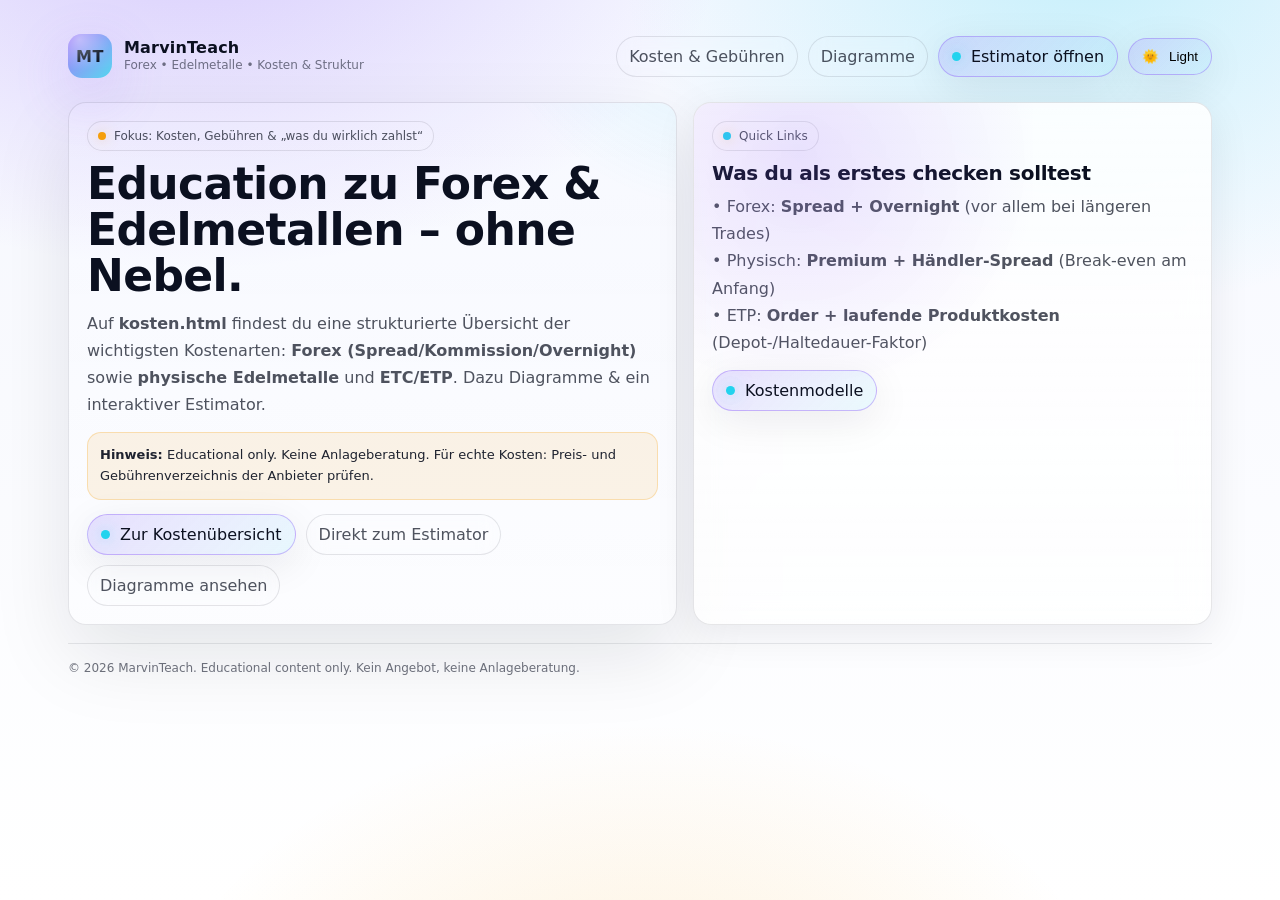
==== commit c9ffd6bf: "Update index.html" ====
--- a/index.html
+++ b/index.html
@@ -1,952 +1,81 @@
 <!doctype html>
-<html lang="de">
+<html lang="de" data-theme="dark">
 <head>
   <meta charset="utf-8" />
   <meta name="viewport" content="width=device-width,initial-scale=1" />
-  <title>MarvinTeach — Kosten & Gebühren (Forex & Edelmetalle)</title>
-  <meta name="description" content="Übersicht typischer Kostenarten beim Forex-Trading und bei Edelmetallen (physisch & börsengehandelt). Educational only. Keine Anlageberatung." />
+  <title>MarvinTeach — Forex & Edelmetalle</title>
+  <meta name="description" content="MarvinTeach: Education rund um Forex & Edelmetalle. Fokus auf Kosten, Gebühren und Struktur." />
   <meta name="theme-color" content="#0B0F1A" />
-
-  <style>
-    /* ==============================
-       Design System (modern / different)
-       ============================== */
-    :root{
-      --bg: #070A12;
-      --bg2:#0B0F1A;
-      --card:#0E1426;
-      --card2:#0B1122;
-      --text:#EAF0FF;
-      --muted: rgba(234,240,255,.72);
-      --muted2: rgba(234,240,255,.55);
-      --line: rgba(255,255,255,.08);
-      --line2: rgba(255,255,255,.12);
-      --shadow: 0 30px 80px rgba(0,0,0,.55);
-      --shadow2: 0 10px 40px rgba(0,0,0,.35);
-      --r: 18px;
-
-      --a1:#8B5CF6; /* violet */
-      --a2:#22D3EE; /* cyan */
-      --a3:#F59E0B; /* amber */
-      --a4:#34D399; /* green */
-      --bad:#FB7185; /* rose */
-      --ok:#34D399;
-      --warn:#FBBF24;
-
-      --max: 1180px;
-    }
-
-    *{ box-sizing:border-box; }
-    html,body{ height:100%; }
-    body{
-      margin:0;
-      font-family: ui-sans-serif, system-ui, -apple-system, Segoe UI, Roboto, Arial, "Apple Color Emoji","Segoe UI Emoji";
-      color: var(--text);
-      background:
-        radial-gradient(900px 600px at 15% -10%, rgba(139,92,246,.28), transparent 60%),
-        radial-gradient(850px 650px at 85% -5%, rgba(34,211,238,.22), transparent 55%),
-        radial-gradient(900px 650px at 50% 120%, rgba(245,158,11,.15), transparent 55%),
-        linear-gradient(180deg, var(--bg), var(--bg2));
-      overflow-x:hidden;
-    }
-
-    a{ color:inherit; text-decoration:none; }
-    .wrap{ max-width: var(--max); margin:0 auto; padding: 22px 18px 70px; }
-
-    /* Top nav */
-    .nav{
-      display:flex; align-items:center; justify-content:space-between; gap:14px;
-      padding: 12px 0 18px;
-    }
-    .brand{
-      display:flex; gap:12px; align-items:center;
-    }
-    .mark{
-      width:44px; height:44px; border-radius: 14px;
-      background: linear-gradient(135deg, rgba(139,92,246,.95), rgba(34,211,238,.9));
-      box-shadow: 0 18px 55px rgba(139,92,246,.22);
-      display:grid; place-items:center;
-      font-weight: 900;
-      letter-spacing:.5px;
-      color:#061022;
-      position:relative;
-      overflow:hidden;
-    }
-    .mark:before{
-      content:"";
-      position:absolute; inset:-30%;
-      background: radial-gradient(circle at 30% 30%, rgba(255,255,255,.45), transparent 45%);
-      transform: rotate(12deg);
-    }
-    .brand .title{ font-weight:900; letter-spacing:.2px; line-height:1.05; }
-    .brand .sub{ color:var(--muted2); font-size:12px; margin-top:2px; }
-    .navlinks{ display:flex; gap:10px; flex-wrap:wrap; align-items:center; justify-content:flex-end; }
-
-    .pill{
-      padding: 10px 12px;
-      border: 1px solid var(--line);
-      border-radius: 999px;
-      background: rgba(255,255,255,.03);
-      color: var(--muted);
-      backdrop-filter: blur(10px);
-      transition: transform .15s ease, border-color .15s ease, background .15s ease;
-    }
-    .pill:hover{ transform: translateY(-1px); border-color: rgba(34,211,238,.32); background: rgba(255,255,255,.05); }
-
-    .cta{
-      padding: 10px 13px;
-      border-radius: 999px;
-      border: 1px solid rgba(139,92,246,.40);
-      background: linear-gradient(135deg, rgba(139,92,246,.18), rgba(34,211,238,.10));
-      box-shadow: var(--shadow2);
-      transition: transform .15s ease, filter .15s ease;
-      display:inline-flex; align-items:center; gap:10px;
-    }
-    .cta:hover{ transform: translateY(-1px); filter: brightness(1.05); }
-    .dot{
-      width:9px;height:9px;border-radius:99px;background:var(--a2);
-      box-shadow:0 0 18px rgba(34,211,238,.55);
-    }
-
-    /* Hero */
-    .hero{
-      display:grid; grid-template-columns: 1.08fr .92fr; gap: 16px;
-      align-items:stretch;
-      margin-top: 6px;
-    }
-    @media (max-width: 960px){
-      .hero{ grid-template-columns: 1fr; }
-    }
-
-    .card{
-      background: linear-gradient(180deg, rgba(255,255,255,.06), rgba(255,255,255,.03));
-      border: 1px solid var(--line);
-      border-radius: var(--r);
-      box-shadow: var(--shadow);
-      padding: 18px;
-      position:relative;
-      overflow:hidden;
-    }
-    .card::after{
-      content:"";
-      position:absolute; inset:-60% -60% auto auto;
-      width:520px; height:520px;
-      background: radial-gradient(circle at 35% 35%, rgba(34,211,238,.16), transparent 55%);
-      transform: rotate(20deg);
-      pointer-events:none;
-    }
-
-    h1{
-      font-size: 44px; line-height: 1.05; margin: 10px 0 10px;
-      letter-spacing: -.6px;
-    }
-    @media (max-width: 560px){ h1{ font-size: 36px; } }
-
-    .lead{ color: var(--muted); font-size: 16px; line-height: 1.7; margin: 0 0 14px; }
-    .chips{ display:flex; gap:10px; flex-wrap:wrap; margin-top: 10px; }
-    .chip{
-      border: 1px solid var(--line);
-      padding: 8px 10px;
-      border-radius: 999px;
-      background: rgba(255,255,255,.03);
-      color: var(--muted);
-      font-size: 12px;
-    }
-    .chip b{ color: var(--text); }
-
-    .notice{
-      margin-top: 14px;
-      border: 1px solid rgba(245,158,11,.25);
-      background: rgba(245,158,11,.08);
-      border-radius: 14px;
-      padding: 12px 12px;
-      color: rgba(255,244,214,.95);
-      line-height:1.6;
-      font-size: 13px;
-    }
-
-    /* Sidebar card */
-    .glass{
-      background: linear-gradient(180deg, rgba(14,20,38,.86), rgba(11,17,34,.72));
-      border: 1px solid var(--line);
-      border-radius: var(--r);
-      padding: 18px;
-      box-shadow: var(--shadow2);
-      backdrop-filter: blur(14px);
-      position:relative;
-      overflow:hidden;
-    }
-    .glass::before{
-      content:"";
-      position:absolute; inset:-35% auto auto -35%;
-      width:520px;height:520px;
-      background: radial-gradient(circle at 55% 45%, rgba(139,92,246,.18), transparent 60%);
-      pointer-events:none;
-    }
-
-    .kpis{
-      display:grid; grid-template-columns: repeat(3, 1fr);
-      gap: 10px; margin-top: 12px;
-    }
-    @media (max-width: 960px){ .kpis{ grid-template-columns: 1fr; } }
-    .kpi{
-      border:1px solid var(--line);
-      border-radius: 14px;
-      background: rgba(0,0,0,.18);
-      padding: 12px;
-    }
-    .kpi .big{ font-size: 20px; font-weight: 900; letter-spacing:-.3px; }
-    .kpi .small{ color: var(--muted2); font-size: 12px; line-height: 1.45; margin-top: 6px; }
-
-    /* Section layout */
-    .section{ margin-top: 16px; }
-    .sectionHeader{
-      display:flex; justify-content:space-between; align-items:flex-end; gap:10px; flex-wrap:wrap;
-      margin: 18px 0 10px;
-    }
-    h2{
-      font-size: 20px; margin: 0;
-      letter-spacing: -.3px;
-    }
-    .hint{ color: var(--muted2); font-size: 12px; }
-
-    /* Tabs */
-    .tabs{
-      display:flex; gap:10px; flex-wrap:wrap;
-      margin-top: 10px;
-    }
-    .tab{
-      cursor:pointer;
-      border:1px solid var(--line);
-      background: rgba(255,255,255,.03);
-      color: var(--muted);
-      padding: 10px 12px;
-      border-radius: 999px;
-      transition: transform .15s ease, border-color .15s ease, background .15s ease;
-      user-select:none;
-    }
-    .tab:hover{ transform: translateY(-1px); border-color: rgba(139,92,246,.32); background: rgba(255,255,255,.05); }
-    .tab.active{
-      color: var(--text);
-      border-color: rgba(34,211,238,.45);
-      background: linear-gradient(135deg, rgba(34,211,238,.12), rgba(139,92,246,.10));
-    }
-
-    .panel{
-      margin-top: 12px;
-      display:none;
-    }
-    .panel.active{ display:block; }
-
-    .grid2{ display:grid; grid-template-columns: 1fr 1fr; gap: 12px; }
-    @media (max-width: 960px){ .grid2{ grid-template-columns:1fr; } }
-
-    .box{
-      border:1px solid var(--line);
-      border-radius: 16px;
-      background: rgba(0,0,0,.16);
-      padding: 14px;
-      position:relative;
-      overflow:hidden;
-    }
-
-    .list{
-      margin: 10px 0 0;
-      padding: 0;
-      list-style:none;
-      color: var(--muted);
-      line-height: 1.9;
-      font-size: 14px;
-    }
-    .list li{
-      display:flex; gap:10px; align-items:flex-start;
-      padding: 8px 0;
-      border-top: 1px solid rgba(255,255,255,.06);
-    }
-    .list li:first-child{ border-top: 0; }
-    .badge{
-      display:inline-flex; align-items:center; gap:8px;
-      padding: 7px 10px;
-      border-radius: 999px;
-      border: 1px solid var(--line);
-      background: rgba(255,255,255,.03);
-      color: var(--muted);
-      font-size: 12px;
-    }
-    .miniDot{ width:8px;height:8px;border-radius:99px;background:var(--a3); box-shadow:0 0 14px rgba(245,158,11,.35); }
-
-    /* Accordions */
-    .acc{ margin-top: 10px; }
-    details{
-      border:1px solid var(--line);
-      border-radius: 14px;
-      background: rgba(255,255,255,.03);
-      padding: 10px 12px;
-      margin-top: 10px;
-    }
-    summary{
-      cursor:pointer;
-      list-style:none;
-      display:flex;
-      justify-content:space-between;
-      gap:10px;
-      align-items:center;
-      font-weight:800;
-      letter-spacing:-.2px;
-    }
-    summary::-webkit-details-marker{ display:none; }
-    .detailsBody{ color: var(--muted); font-size: 14px; line-height: 1.7; margin-top: 10px; }
-    .detailsBody ul{ margin:10px 0 0 18px; color: var(--muted); }
-
-    /* Diagram / charts */
-    .chartWrap{
-      border:1px solid var(--line);
-      border-radius: 16px;
-      background: rgba(0,0,0,.18);
-      padding: 14px;
-      overflow:hidden;
-    }
-    .chartTitle{ display:flex; align-items:center; justify-content:space-between; gap:10px; flex-wrap:wrap; }
-    .chartTitle b{ letter-spacing:-.2px; }
-    .chartNote{ color: var(--muted2); font-size: 12px; line-height:1.45; }
-
-    .legend{
-      display:flex; gap:10px; flex-wrap:wrap;
-      margin-top: 10px;
-    }
-    .leg{
-      display:flex; gap:8px; align-items:center;
-      padding: 7px 10px;
-      border-radius: 999px;
-      border:1px solid var(--line);
-      background: rgba(255,255,255,.03);
-      color: var(--muted);
-      font-size: 12px;
-    }
-    .sw{ width:10px;height:10px;border-radius:3px; }
-    .sw.v{ background: rgba(139,92,246,.9); }
-    .sw.c{ background: rgba(34,211,238,.9); }
-    .sw.a{ background: rgba(245,158,11,.92); }
-    .sw.g{ background: rgba(52,211,153,.9); }
-
-    /* Estimator */
-    .form{
-      display:grid; grid-template-columns: repeat(3, 1fr); gap: 10px; margin-top: 10px;
-    }
-    @media (max-width: 960px){ .form{ grid-template-columns: 1fr; } }
-    label{ display:block; color: var(--muted2); font-size: 12px; margin-bottom: 6px; }
-    input, select{
-      width:100%;
-      padding: 11px 12px;
-      border-radius: 14px;
-      border:1px solid var(--line);
-      background: rgba(255,255,255,.04);
-      color: var(--text);
-      outline:none;
-    }
-    input:focus, select:focus{ border-color: rgba(34,211,238,.45); box-shadow: 0 0 0 4px rgba(34,211,238,.10); }
-    .calcRow{ display:flex; gap:10px; flex-wrap:wrap; align-items:center; margin-top: 10px; }
-    .btn{
-      cursor:pointer;
-      padding: 11px 14px;
-      border-radius: 999px;
-      border:1px solid rgba(34,211,238,.42);
-      background: linear-gradient(135deg, rgba(34,211,238,.12), rgba(139,92,246,.10));
-      color: var(--text);
-      font-weight: 800;
-      box-shadow: var(--shadow2);
-      transition: transform .15s ease;
-    }
-    .btn:hover{ transform: translateY(-1px); }
-    .result{
-      padding: 10px 12px;
-      border-radius: 14px;
-      border:1px solid var(--line);
-      background: rgba(0,0,0,.18);
-      color: var(--muted);
-      flex:1;
-      min-width: 240px;
-      line-height: 1.55;
-      font-size: 13px;
-    }
-
-    /* Footer */
-    .footer{
-      margin-top: 18px;
-      color: rgba(234,240,255,.58);
-      font-size: 12px;
-      line-height: 1.7;
-      border-top: 1px solid rgba(255,255,255,.08);
-      padding-top: 14px;
-    }
-    .kbd{
-      font-family: ui-monospace, SFMono-Regular, Menlo, Monaco, Consolas, monospace;
-      border:1px solid var(--line);
-      background: rgba(255,255,255,.05);
-      padding: 2px 7px;
-      border-radius: 8px;
-      color: rgba(234,240,255,.85);
-    }
-  </style>
+  <link rel="stylesheet" href="style.css" />
 </head>
 
 <body>
   <div class="wrap">
-    <!-- NAV -->
     <header class="nav">
-      <a class="brand" href="#top" aria-label="MarvinTeach Start">
+      <a class="brand" href="index.html" aria-label="MarvinTeach Start">
         <div class="mark">MT</div>
         <div>
           <div class="title">MarvinTeach</div>
-          <div class="sub">Kosten & Gebühren — Forex • Edelmetalle</div>
+          <div class="sub">Forex • Edelmetalle • Kosten & Struktur</div>
         </div>
       </a>
 
       <nav class="navlinks">
-        <a class="pill" href="#kosten">Kostenmodelle</a>
-        <a class="pill" href="#diagramme">Diagramme</a>
-        <a class="pill" href="#rechner">Estimator</a>
-        <a class="cta" href="#rechner"><span class="dot"></span> Gebühren grob rechnen</a>
+        <a class="pill" href="kosten.html">Kosten & Gebühren</a>
+        <a class="pill" href="kosten.html#diagramme">Diagramme</a>
+        <a class="cta" href="kosten.html#rechner"><span class="dot"></span> Estimator öffnen</a>
+
+        <button class="toggle" type="button" data-theme-toggle aria-label="Theme umschalten">
+          <span data-theme-icon>🌙</span>
+          <span data-theme-label>Dark</span>
+        </button>
       </nav>
     </header>
 
-    <!-- HERO -->
-    <section id="top" class="hero">
+    <section class="hero" id="top">
       <div class="card">
-        <div class="badge"><span class="miniDot"></span> Fokus: Transparenz bei Kosten (ohne Marktdaten)</div>
-        <h1>Was kostet Forex & was kostet Gold wirklich?</h1>
+        <div class="badge"><span class="miniDot"></span> Fokus: Kosten, Gebühren & „was du wirklich zahlst“</div>
+        <h1>Education zu Forex & Edelmetallen – ohne Nebel.</h1>
         <p class="lead">
-          Diese Seite zeigt dir die <b>typischen Kostenarten</b>, die im Alltag oft unterschätzt werden:
-          beim <b>Forex-Trading</b> (Spread, Kommission, Overnight, Slippage) und bei <b>Edelmetallen</b>
-          (Aufgeld/Spread, Lagerung, Versand/Versicherung, Produktgebühren bei ETC/ETP).
+          Auf <b>kosten.html</b> findest du eine strukturierte Übersicht der wichtigsten Kostenarten:
+          <b>Forex (Spread/Kommission/Overnight)</b> sowie <b>physische Edelmetalle</b> und <b>ETC/ETP</b>.
+          Dazu Diagramme & ein interaktiver Estimator.
         </p>
 
-        <div class="chips">
-          <div class="chip"><b>Forex:</b> Spread • Kommission • Overnight • Slippage</div>
-          <div class="chip"><b>Physisch:</b> Premium/Aufgeld • Händler-Spread • Lagerung</div>
-          <div class="chip"><b>Börslich:</b> Ordergebühr • Börsen-Spread • Produktkosten</div>
+        <div class="notice">
+          <b>Hinweis:</b> Educational only. Keine Anlageberatung. Für echte Kosten: Preis- und Gebührenverzeichnis der Anbieter prüfen.
         </div>
 
-        <div class="notice">
-          <b>Hinweis:</b> Educational only — keine Anlageberatung. Kosten hängen stark von Broker, Produkt, Liquidität,
-          Handelszeit und Ordertyp ab. Nutze zum schnellen Verständnis den Estimator unten.
+        <div style="display:flex; gap:10px; flex-wrap:wrap; margin-top:14px;">
+          <a class="cta" href="kosten.html"><span class="dot"></span> Zur Kostenübersicht</a>
+          <a class="pill" href="kosten.html#rechner">Direkt zum Estimator</a>
+          <a class="pill" href="kosten.html#diagramme">Diagramme ansehen</a>
         </div>
       </div>
 
       <aside class="glass">
-        <div style="position:relative; z-index:1;">
-          <div class="badge"><span class="miniDot" style="background:var(--a2)"></span> Quick-Check</div>
-          <div style="margin-top:10px; font-weight:900; font-size:20px; letter-spacing:-.3px;">
-            Die 3 größten „Kosten-Fallen“
-          </div>
-          <div style="color:var(--muted); line-height:1.65; margin-top:8px;">
-            1) <b>Overnight/Finanzierung</b> (bei gehebelten Positionen)<br/>
-            2) <b>Spread + Slippage</b> (News/Volatilität)<br/>
-            3) <b>Aufgeld & Händler-Spread</b> (bei physischem Metall)
-          </div>
+        <div class="badge"><span class="miniDot" style="background:var(--a2)"></span> Quick Links</div>
 
-          <div class="kpis">
-            <div class="kpi">
-              <div class="big">Spread</div>
-              <div class="small">„Sofortkosten“ beim Ein-/Ausstieg (Bid/Ask).</div>
-            </div>
-            <div class="kpi">
-              <div class="big">Overnight</div>
-              <div class="small">Kann sich täglich addieren (je nach Produkt & Richtung).</div>
-            </div>
-            <div class="kpi">
-              <div class="big">Premium</div>
-              <div class="small">Aufgeld bei Barren/Münzen + Verkaufskurs darunter.</div>
-            </div>
-          </div>
+        <div style="margin-top:10px; font-weight:900; font-size:20px; letter-spacing:-.3px;">
+          Was du als erstes checken solltest
+        </div>
+        <div style="color:var(--muted); line-height:1.7; margin-top:8px;">
+          • Forex: <b>Spread + Overnight</b> (vor allem bei längeren Trades)<br/>
+          • Physisch: <b>Premium + Händler-Spread</b> (Break-even am Anfang)<br/>
+          • ETP: <b>Order + laufende Produktkosten</b> (Depot-/Haltedauer-Faktor)
+        </div>
+
+        <div style="margin-top:14px;">
+          <a class="cta" href="kosten.html#kosten"><span class="dot"></span> Kostenmodelle</a>
         </div>
       </aside>
     </section>
 
-    <!-- SECTION: COST MODELS -->
-    <section id="kosten" class="section">
-      <div class="sectionHeader">
-        <h2>Kostenmodelle</h2>
-        <div class="hint">Tabs öffnen → Details & Beispiele ansehen</div>
-      </div>
-
-      <div class="tabs" role="tablist" aria-label="Kosten Tabs">
-        <div class="tab active" data-tab="forex" role="tab" aria-selected="true">Forex</div>
-        <div class="tab" data-tab="metal-phys" role="tab" aria-selected="false">Edelmetalle (physisch)</div>
-        <div class="tab" data-tab="metal-etp" role="tab" aria-selected="false">Edelmetalle (börslich: ETC/ETP)</div>
-      </div>
-
-      <!-- Forex panel -->
-      <div class="panel active" id="forex">
-        <div class="grid2">
-          <div class="box">
-            <div class="badge"><span class="miniDot" style="background:var(--a1)"></span> Forex – typische Kostenarten</div>
-            <ul class="list">
-              <li><b>Spread (Bid/Ask)</b> <span style="color:var(--muted2)">→ Kosten im Kurs (Ein-/Ausstieg).</span></li>
-              <li><b>Kommission</b> <span style="color:var(--muted2)">→ v. a. bei „Raw/ECN“ Konten.</span></li>
-              <li><b>Overnight / Finanzierung</b> <span style="color:var(--muted2)">→ Halten über Nacht, oft unterschätzt.</span></li>
-              <li><b>Slippage</b> <span style="color:var(--muted2)">→ Ausführung schlechter als erwartet (News/Volatilität).</span></li>
-              <li><b>Währungsumrechnung</b> <span style="color:var(--muted2)">→ Mark-up bei Ein-/Auszahlung oder Kontowährung.</span></li>
-              <li><b>Ein-/Auszahlungsgebühren</b> <span style="color:var(--muted2)">→ abhängig von Provider/Bank/Broker.</span></li>
-            </ul>
-          </div>
-
-          <div class="box">
-            <div class="badge"><span class="miniDot" style="background:var(--a2)"></span> Praxis-Hinweise</div>
-
-            <div class="acc">
-              <details open>
-                <summary>Warum Spread nicht „nur ein paar Pips“ sind <span class="kbd">+</span></summary>
-                <div class="detailsBody">
-                  Du bezahlst den Spread beim Einstieg indirekt sofort. Je häufiger du tradest, desto stärker wirkt er.
-                  Bei illiquiden Zeiten oder exotischen Paaren kann er deutlich steigen.
-                </div>
-              </details>
-
-              <details>
-                <summary>Overnight/Finanzierung als Kosten-Treiber <span class="kbd">+</span></summary>
-                <div class="detailsBody">
-                  Wenn du Positionen länger hältst, kann die Finanzierung den Spread „überholen“.
-                  Das gilt besonders bei gehebelten Produkten. Prüfe die Konditionen im Broker-Preisblatt.
-                </div>
-              </details>
-
-              <details>
-                <summary>Slippage & Stop-Orders <span class="kbd">+</span></summary>
-                <div class="detailsBody">
-                  Slippage tritt häufig bei schnellen Bewegungen auf (z. B. News). Stop-Orders sind nicht immer
-                  „garantiert“ zum gewünschten Preis (produktabhängig).
-                </div>
-              </details>
-            </div>
-          </div>
-        </div>
-      </div>
-
-      <!-- Physical metals panel -->
-      <div class="panel" id="metal-phys">
-        <div class="grid2">
-          <div class="box">
-            <div class="badge"><span class="miniDot" style="background:var(--a3)"></span> Physisch – Kostenarten</div>
-            <ul class="list">
-              <li><b>Aufgeld/Premium</b> <span style="color:var(--muted2)">→ Herstellung/Prägung/Handel/Verfügbarkeit.</span></li>
-              <li><b>Händler-Spread</b> <span style="color:var(--muted2)">→ Ankaufkurs oft unter Verkaufskurs.</span></li>
-              <li><b>Versand & Versicherung</b> <span style="color:var(--muted2)">→ abhängig von Wert, Versandart.</span></li>
-              <li><b>Lagerung</b> <span style="color:var(--muted2)">→ Tresor/Schließfach/Versicherung laufend.</span></li>
-              <li><b>Steuer (produktabhängig)</b> <span style="color:var(--muted2)">→ hängt von Metall & Jurisdiktion ab.</span></li>
-            </ul>
-          </div>
-
-          <div class="box">
-            <div class="badge"><span class="miniDot" style="background:var(--a4)"></span> Praxis-Hinweise</div>
-
-            <div class="acc">
-              <details open>
-                <summary>Was du beim Kauf „real“ bezahlst <span class="kbd">+</span></summary>
-                <div class="detailsBody">
-                  Der wichtigste Block ist meist: <b>Premium + Händler-Spread</b>. Das ist der Abstand, den du
-                  erst wieder „reinholen“ musst, bevor du überhaupt im Plus bist.
-                </div>
-              </details>
-
-              <details>
-                <summary>Warum Lagerung/Versicherung trotzdem Sinn machen kann <span class="kbd">+</span></summary>
-                <div class="detailsBody">
-                  Wer größere Werte hält, kalkuliert Lagerung wie eine Sicherheits-/Servicegebühr.
-                  Für Kleinstmengen kann es dagegen unverhältnismäßig wirken.
-                </div>
-              </details>
-
-              <details>
-                <summary>Gold vs. Silber (Kostenlogik) <span class="kbd">+</span></summary>
-                <div class="detailsBody">
-                  Silber ist bei physischen Käufen oft „kostenlastiger“ (Aufgeld/Steuer/Volumen/Transport),
-                  Gold wirkt häufig effizienter – aber das hängt vom konkreten Produkt & Händler ab.
-                </div>
-              </details>
-            </div>
-          </div>
-        </div>
-      </div>
-
-      <!-- Metals ETP panel -->
-      <div class="panel" id="metal-etp">
-        <div class="grid2">
-          <div class="box">
-            <div class="badge"><span class="miniDot" style="background:var(--a2)"></span> Börslich (ETC/ETP) – Kostenarten</div>
-            <ul class="list">
-              <li><b>Ordergebühr</b> <span style="color:var(--muted2)">→ vom Broker/Depotmodell.</span></li>
-              <li><b>Börsen-Spread</b> <span style="color:var(--muted2)">→ Liquidität/Handelsplatz/Zeiten.</span></li>
-              <li><b>Produktkosten</b> <span style="color:var(--muted2)">→ laufende Gebühren (produktabhängig).</span></li>
-              <li><b>Tracking-Effekte</b> <span style="color:var(--muted2)">→ Abweichungen vom Spotpreis möglich.</span></li>
-              <li><b>Optional: Auslieferung/Abwicklung</b> <span style="color:var(--muted2)">→ wenn physische Lieferung vorgesehen.</span></li>
-            </ul>
-          </div>
-
-          <div class="box">
-            <div class="badge"><span class="miniDot" style="background:var(--a1)"></span> Praxis-Hinweise</div>
-
-            <div class="acc">
-              <details open>
-                <summary>Wann ETPs „kosteneffizient“ wirken <span class="kbd">+</span></summary>
-                <div class="detailsBody">
-                  Für häufiges Rebalancing oder kleinere Stückelung sind ETPs oft praktisch:
-                  kein Versand/Schließfach – dafür <b>Produktkosten + Börsenspread</b>.
-                </div>
-              </details>
-
-              <details>
-                <summary>Was du im Factsheet prüfen solltest <span class="kbd">+</span></summary>
-                <div class="detailsBody">
-                  <ul>
-                    <li>Laufende Gebühren / TER / sonstige Kosten</li>
-                    <li>Hinterlegung (physisch/derivativ), Verwahrstelle</li>
-                    <li>Auslieferungsoptionen & Gebühren (falls relevant)</li>
-                    <li>Handelsplatz-Spreads & Liquidität</li>
-                  </ul>
-                </div>
-              </details>
-            </div>
-          </div>
-        </div>
-      </div>
-    </section>
-
-    <!-- SECTION: DIAGRAMS -->
-    <section id="diagramme" class="section">
-      <div class="sectionHeader">
-        <h2>Diagramme</h2>
-        <div class="hint">Beispielhafte Visualisierung der Kostenblöcke (keine Live-Daten)</div>
-      </div>
-
-      <div class="grid2">
-        <!-- Chart 1: Donut -->
-        <div class="chartWrap">
-          <div class="chartTitle">
-            <b>Physischer Kauf: typische Kostenblöcke</b>
-            <span class="badge"><span class="miniDot" style="background:var(--a3)"></span> Beispiel-Anteile</span>
-          </div>
-          <div class="chartNote" style="margin-top:6px;">
-            Donut zeigt relative Gewichtung (Premium/Spread meist dominierend). Du kannst die Werte unten im Estimator überschreiben.
-          </div>
-
-          <!-- Simple donut (SVG) -->
-          <svg viewBox="0 0 320 200" width="100%" height="240" aria-label="Donut Chart physische Kosten" style="margin-top:10px;">
-            <!-- background ring -->
-            <circle cx="120" cy="110" r="62" fill="none" stroke="rgba(255,255,255,.08)" stroke-width="18"/>
-            <!-- segments: circumference ~ 389.6 -->
-            <!-- Segment 1: Premium/Aufgeld 45% -->
-            <circle cx="120" cy="110" r="62" fill="none" stroke="rgba(245,158,11,.92)" stroke-width="18"
-                    stroke-linecap="round"
-                    stroke-dasharray="175 389.6" stroke-dashoffset="0"
-                    transform="rotate(-90 120 110)"/>
-            <!-- Segment 2: Händler-Spread 35% -->
-            <circle cx="120" cy="110" r="62" fill="none" stroke="rgba(34,211,238,.92)" stroke-width="18"
-                    stroke-linecap="round"
-                    stroke-dasharray="136 389.6" stroke-dashoffset="-180"
-                    transform="rotate(-90 120 110)"/>
-            <!-- Segment 3: Versand/Versicherung 10% -->
-            <circle cx="120" cy="110" r="62" fill="none" stroke="rgba(139,92,246,.92)" stroke-width="18"
-                    stroke-linecap="round"
-                    stroke-dasharray="39 389.6" stroke-dashoffset="-320"
-                    transform="rotate(-90 120 110)"/>
-            <!-- Segment 4: Lagerung/sonst. 10% -->
-            <circle cx="120" cy="110" r="62" fill="none" stroke="rgba(52,211,153,.92)" stroke-width="18"
-                    stroke-linecap="round"
-                    stroke-dasharray="39 389.6" stroke-dashoffset="-360"
-                    transform="rotate(-90 120 110)"/>
-
-            <!-- center text -->
-            <text x="120" y="108" text-anchor="middle" fill="rgba(234,240,255,.92)" font-size="14" font-weight="900">PHYSISCH</text>
-            <text x="120" y="128" text-anchor="middle" fill="rgba(234,240,255,.62)" font-size="12">Kostenblöcke</text>
-
-            <!-- legend right -->
-            <g transform="translate(210 40)" font-size="12" fill="rgba(234,240,255,.78)">
-              <rect x="0" y="0" width="10" height="10" rx="2" fill="rgba(245,158,11,.92)"></rect>
-              <text x="16" y="10">Premium/Aufgeld (~45%)</text>
-
-              <rect x="0" y="22" width="10" height="10" rx="2" fill="rgba(34,211,238,.92)"></rect>
-              <text x="16" y="32">Händler-Spread (~35%)</text>
-
-              <rect x="0" y="44" width="10" height="10" rx="2" fill="rgba(139,92,246,.92)"></rect>
-              <text x="16" y="54">Versand/Versich. (~10%)</text>
-
-              <rect x="0" y="66" width="10" height="10" rx="2" fill="rgba(52,211,153,.92)"></rect>
-              <text x="16" y="76">Lagerung/sonst. (~10%)</text>
-            </g>
-          </svg>
-
-          <div class="chartNote">
-            Tipp: Wenn du physisch kaufst, ist der „Break-Even“ häufig zuerst das Schließen von <b>Premium + Spread</b>.
-          </div>
-        </div>
-
-        <!-- Chart 2: Stacked bars -->
-        <div class="chartWrap">
-          <div class="chartTitle">
-            <b>Vergleich: „Wo entstehen Kosten?“</b>
-            <span class="badge"><span class="miniDot" style="background:var(--a2)"></span> Strukturvergleich</span>
-          </div>
-          <div class="chartNote" style="margin-top:6px;">
-            Stacked Bars zeigen typische Kostenquellen (keine Prozente, nur „Gewichtung“).
-          </div>
-
-          <svg viewBox="0 0 520 240" width="100%" height="260" aria-label="Stacked Bars Kostenstruktur" style="margin-top:10px;">
-            <!-- axes labels -->
-            <g fill="rgba(234,240,255,.70)" font-size="12">
-              <text x="60" y="28">Forex</text>
-              <text x="230" y="28">Physisch</text>
-              <text x="410" y="28">ETC/ETP</text>
-            </g>
-
-            <!-- Bar backgrounds -->
-            <g>
-              <rect x="50"  y="50" width="110" height="160" rx="14" fill="rgba(255,255,255,.06)" stroke="rgba(255,255,255,.08)"/>
-              <rect x="220" y="50" width="110" height="160" rx="14" fill="rgba(255,255,255,.06)" stroke="rgba(255,255,255,.08)"/>
-              <rect x="400" y="50" width="110" height="160" rx="14" fill="rgba(255,255,255,.06)" stroke="rgba(255,255,255,.08)"/>
-            </g>
-
-            <!-- Forex stack (example) -->
-            <rect x="62" y="168" width="86" height="32" rx="10" fill="rgba(34,211,238,.92)"/>  <!-- spread -->
-            <rect x="62" y="126" width="86" height="38" rx="10" fill="rgba(139,92,246,.92)"/>  <!-- commission -->
-            <rect x="62" y="82"  width="86" height="40" rx="10" fill="rgba(245,158,11,.92)"/>  <!-- overnight -->
-            <rect x="62" y="60"  width="86" height="18" rx="10" fill="rgba(52,211,153,.92)"/>  <!-- slippage -->
-
-            <!-- Physical stack -->
-            <rect x="232" y="160" width="86" height="40" rx="10" fill="rgba(245,158,11,.92)"/> <!-- premium -->
-            <rect x="232" y="112" width="86" height="44" rx="10" fill="rgba(34,211,238,.92)"/> <!-- dealer spread -->
-            <rect x="232" y="78"  width="86" height="30" rx="10" fill="rgba(139,92,246,.92)"/> <!-- shipping/ins -->
-            <rect x="232" y="60"  width="86" height="16" rx="10" fill="rgba(52,211,153,.92)"/> <!-- storage -->
-
-            <!-- ETP stack -->
-            <rect x="412" y="166" width="86" height="34" rx="10" fill="rgba(34,211,238,.92)"/> <!-- exchange spread -->
-            <rect x="412" y="124" width="86" height="38" rx="10" fill="rgba(139,92,246,.92)"/> <!-- order fee -->
-            <rect x="412" y="82"  width="86" height="40" rx="10" fill="rgba(245,158,11,.92)"/> <!-- product fee -->
-            <rect x="412" y="60"  width="86" height="18" rx="10" fill="rgba(52,211,153,.92)"/> <!-- tracking/other -->
-
-            <!-- legend -->
-            <g transform="translate(50 220)" font-size="12" fill="rgba(234,240,255,.78)">
-              <rect x="0" y="0" width="10" height="10" rx="2" fill="rgba(34,211,238,.92)"></rect>
-              <text x="16" y="10">Spread</text>
-
-              <rect x="90" y="0" width="10" height="10" rx="2" fill="rgba(139,92,246,.92)"></rect>
-              <text x="106" y="10">Kommission/Order</text>
-
-              <rect x="230" y="0" width="10" height="10" rx="2" fill="rgba(245,158,11,.92)"></rect>
-              <text x="246" y="10">Overnight/Premium/Produkt</text>
-
-              <rect x="430" y="0" width="10" height="10" rx="2" fill="rgba(52,211,153,.92)"></rect>
-              <text x="446" y="10">Slippage/Lagerung/sonst.</text>
-            </g>
-          </svg>
-
-          <div class="chartNote">
-            Merksatz: <b>Forex</b> ist oft „Trade-Frequenz-sensitiv“ (Spread/Slippage), <b>physisch</b> eher „Ein-/Ausstieg-sensitiv“
-            (Premium/Spread), <b>ETP</b> eher „Depot-sensitiv“ (Order + laufende Produktkosten).
-          </div>
-        </div>
-      </div>
-    </section>
-
-    <!-- SECTION: ESTIMATOR -->
-    <section id="rechner" class="section">
-      <div class="sectionHeader">
-        <h2>Kosten-Estimator</h2>
-        <div class="hint">Grobe Rechnung, damit Leute ein Gefühl bekommen (ohne echte Marktpreise)</div>
-      </div>
-
-      <div class="box">
-        <div class="badge"><span class="miniDot" style="background:var(--a2)"></span> Eingaben (Beispielwerte anpassen)</div>
-
-        <div class="form">
-          <div>
-            <label for="mode">Modus</label>
-            <select id="mode">
-              <option value="forex">Forex Trade (Spread + Kommission + Overnight)</option>
-              <option value="phys">Physisch (Premium + Händler-Spread + Versand + Lagerung)</option>
-              <option value="etp">ETC/ETP (Order + Börsen-Spread + Produktkosten)</option>
-            </select>
-          </div>
-
-          <div>
-            <label for="amount">Volumen / Wert (€)</label>
-            <input id="amount" type="number" value="1000" min="0" step="10" />
-          </div>
-
-          <div>
-            <label for="days">Haltedauer (Tage)</label>
-            <input id="days" type="number" value="7" min="0" step="1" />
-          </div>
-
-          <div>
-            <label for="spreadPct">Spread / Händler-Spread (%)</label>
-            <input id="spreadPct" type="number" value="0.20" min="0" step="0.01" />
-          </div>
-
-          <div>
-            <label for="feeFixed">Fixe Gebühren (€) (Order/Versand/etc.)</label>
-            <input id="feeFixed" type="number" value="5" min="0" step="0.50" />
-          </div>
-
-          <div>
-            <label for="ratePct">Overnight / Produktkosten p.a. (%)</label>
-            <input id="ratePct" type="number" value="3.00" min="0" step="0.10" />
-          </div>
-
-          <div>
-            <label for="premiumPct">Premium/Aufgeld (%) (physisch)</label>
-            <input id="premiumPct" type="number" value="2.50" min="0" step="0.10" />
-          </div>
-
-          <div>
-            <label for="commissionPct">Kommission (%) (Forex/Raw)</label>
-            <input id="commissionPct" type="number" value="0.05" min="0" step="0.01" />
-          </div>
-
-          <div>
-            <label for="storagePct">Lagerung p.a. (%) (physisch)</label>
-            <input id="storagePct" type="number" value="0.60" min="0" step="0.10" />
-          </div>
-        </div>
-
-        <div class="calcRow">
-          <button class="btn" id="calcBtn">Kosten berechnen</button>
-          <div class="result" id="out">
-            Gib Werte ein und klicke <b>„Kosten berechnen“</b>.
-            <div style="margin-top:6px; color:rgba(234,240,255,.55)">
-              Tipp: <span class="kbd">Modus</span> wählen → Werte realistisch setzen (z. B. Spread 0.1–1.0% je nach Produkt/Markt).
-            </div>
-          </div>
-        </div>
-
-        <div class="footer">
-          <b>Disclaimer:</b> Rechenmodell ist stark vereinfacht. Keine Garantie, keine Beratung.
-          Für echte Kosten: Broker-Preisverzeichnis / Händler-Konditionen / Produkt-Factsheet prüfen.
-        </div>
-      </div>
-    </section>
-
-    <!-- FOOTER -->
     <div class="footer">
       © <span id="year"></span> MarvinTeach. Educational content only. Kein Angebot, keine Anlageberatung.
     </div>
   </div>
 
-  <script>
-    // Year
-    document.getElementById("year").textContent = new Date().getFullYear();
-
-    // Tabs
-    const tabs = document.querySelectorAll(".tab");
-    const panels = document.querySelectorAll(".panel");
-    tabs.forEach(t => {
-      t.addEventListener("click", () => {
-        tabs.forEach(x => x.classList.remove("active"));
-        panels.forEach(p => p.classList.remove("active"));
-        t.classList.add("active");
-        document.getElementById(t.dataset.tab).classList.add("active");
-      });
-    });
-
-    // Estimator
-    const mode = document.getElementById("mode");
-    const amount = document.getElementById("amount");
-    const days = document.getElementById("days");
-    const spreadPct = document.getElementById("spreadPct");
-    const feeFixed = document.getElementById("feeFixed");
-    const ratePct = document.getElementById("ratePct");
-    const premiumPct = document.getElementById("premiumPct");
-    const commissionPct = document.getElementById("commissionPct");
-    const storagePct = document.getElementById("storagePct");
-    const out = document.getElementById("out");
-
-    function eur(x){
-      return x.toLocaleString("de-DE", { style:"currency", currency:"EUR" });
-    }
-
-    function calc(){
-      const A = Math.max(0, Number(amount.value || 0));
-      const D = Math.max(0, Number(days.value || 0));
-
-      const sp = Math.max(0, Number(spreadPct.value || 0)) / 100;
-      const ff = Math.max(0, Number(feeFixed.value || 0));
-      const rp = Math.max(0, Number(ratePct.value || 0)) / 100;
-      const pp = Math.max(0, Number(premiumPct.value || 0)) / 100;
-      const cp = Math.max(0, Number(commissionPct.value || 0)) / 100;
-      const lp = Math.max(0, Number(storagePct.value || 0)) / 100;
-
-      // Helper: annual rate to daily (simple, not compounding)
-      const daily = (annualPct) => (annualPct / 365) * D;
-
-      let costSpread = 0, costFixed = 0, costCarry = 0, costOther = 0, total = 0;
-      let headline = "";
-
-      if(mode.value === "forex"){
-        // simplified:
-        // Spread + Commission as percentage of notional, plus financing as annualized for days, plus fixed fees
-        costSpread = A * sp;
-        costOther  = A * cp;
-        costCarry  = A * daily(rp);
-        costFixed  = ff;
-        total = costSpread + costOther + costCarry + costFixed;
-        headline = "Forex (vereinfachtes Modell)";
-      }
-
-      if(mode.value === "phys"){
-        // Physical:
-        // Premium + dealer spread + fixed shipping, plus storage annualized
-        costSpread = A * sp;     // dealer spread
-        costOther  = A * pp;     // premium/aufgeld
-        costCarry  = A * daily(lp); // storage annualized
-        costFixed  = ff;         // shipping/insurance etc.
-        total = costSpread + costOther + costCarry + costFixed;
-        headline = "Physische Edelmetalle (vereinfachtes Modell)";
-      }
-
-      if(mode.value === "etp"){
-        // ETP:
-        // Exchange spread + fixed order, plus product annualized
-        costSpread = A * sp;
-        costFixed  = ff;
-        costCarry  = A * daily(rp); // product cost annualized
-        total = costSpread + costFixed + costCarry;
-        headline = "ETC/ETP (vereinfachtes Modell)";
-      }
-
-      const pct = (A > 0) ? (total / A) : 0;
-
-      out.innerHTML = `
-        <div style="font-weight:900; color:rgba(234,240,255,.92); margin-bottom:6px;">${headline}</div>
-        <div style="color:rgba(234,240,255,.70);">
-          <b>Wert/Volumen:</b> ${eur(A)} • <b>Haltedauer:</b> ${D} Tage
-        </div>
-        <div style="margin-top:8px; color:rgba(234,240,255,.78); line-height:1.7;">
-          <div>• Spread/Händler-Spread: <b>${eur(costSpread)}</b></div>
-          <div>• Fixe Gebühren: <b>${eur(costFixed)}</b></div>
-          ${mode.value === "forex" ? `<div>• Kommission: <b>${eur(costOther)}</b></div>` : ""}
-          ${mode.value === "phys"  ? `<div>• Premium/Aufgeld: <b>${eur(costOther)}</b></div>` : ""}
-          <div>• Laufende Kosten (Tage): <b>${eur(costCarry)}</b></div>
-          <div style="margin-top:10px; padding-top:10px; border-top:1px solid rgba(255,255,255,.10);">
-            <b>Gesamtkosten:</b> <span style="color:rgba(34,211,238,.92); font-weight:900;">${eur(total)}</span>
-            <span style="color:rgba(234,240,255,.55);">(${(pct*100).toFixed(2)}% vom Wert)</span>
-          </div>
-        </div>
-        <div style="margin-top:10px; color:rgba(234,240,255,.55); font-size:12px; line-height:1.6;">
-          Hinweis: Das ist eine grobe Orientierung. Echte Kosten können durch Marktbedingungen, Ordertyp,
-          Ausführung, Steuer & Anbieterregeln abweichen.
-        </div>
-      `;
-    }
-
-    document.getElementById("calcBtn").addEventListener("click", calc);
-
-    // Optional: auto-update on changes (feel more premium)
-    const inputs = [mode, amount, days, spreadPct, feeFixed, ratePct, premiumPct, commissionPct, storagePct];
-    inputs.forEach(i => i.addEventListener("input", () => {
-      // only update after first calc to keep UI clean:
-      if(out.dataset.didcalc === "1") calc();
-    }));
-    document.getElementById("calcBtn").addEventListener("click", () => out.dataset.didcalc = "1");
-  </script>
+  <script src="script.js"></script>
 </body>
 </html>
--- a/style.css
+++ b/style.css
@@ -0,0 +1,329 @@
+/* ==============================
+   MarvinTeach – Modern UI System
+   Dark/Light via data-theme
+   ============================== */
+
+:root{
+  --r: 18px;
+  --max: 1180px;
+
+  /* default = dark */
+  --bg: #070A12;
+  --bg2:#0B0F1A;
+  --card:#0E1426;
+  --card2:#0B1122;
+  --text:#EAF0FF;
+  --muted: rgba(234,240,255,.72);
+  --muted2: rgba(234,240,255,.55);
+  --line: rgba(255,255,255,.08);
+  --line2: rgba(255,255,255,.12);
+  --shadow: 0 30px 80px rgba(0,0,0,.55);
+  --shadow2: 0 10px 40px rgba(0,0,0,.35);
+
+  --a1:#8B5CF6; /* violet */
+  --a2:#22D3EE; /* cyan */
+  --a3:#F59E0B; /* amber */
+  --a4:#34D399; /* green */
+}
+
+/* Light theme overrides */
+html[data-theme="light"]{
+  --bg: #F6F8FF;
+  --bg2:#FFFFFF;
+  --card:#FFFFFF;
+  --card2:#FFFFFF;
+  --text:#0B1020;
+  --muted: rgba(11,16,32,.72);
+  --muted2: rgba(11,16,32,.55);
+  --line: rgba(11,16,32,.10);
+  --line2: rgba(11,16,32,.14);
+  --shadow: 0 30px 80px rgba(11,16,32,.10);
+  --shadow2: 0 10px 40px rgba(11,16,32,.08);
+}
+
+*{ box-sizing:border-box; }
+html,body{ height:100%; }
+body{
+  margin:0;
+  font-family: ui-sans-serif, system-ui, -apple-system, Segoe UI, Roboto, Arial, "Apple Color Emoji","Segoe UI Emoji";
+  color: var(--text);
+  background:
+    radial-gradient(900px 600px at 15% -10%, color-mix(in oklab, var(--a1) 28%, transparent), transparent 60%),
+    radial-gradient(850px 650px at 85% -5%, color-mix(in oklab, var(--a2) 22%, transparent), transparent 55%),
+    radial-gradient(900px 650px at 50% 120%, color-mix(in oklab, var(--a3) 16%, transparent), transparent 55%),
+    linear-gradient(180deg, var(--bg), var(--bg2));
+  overflow-x:hidden;
+  transition: background .25s ease, color .25s ease;
+}
+
+a{ color:inherit; text-decoration:none; }
+.wrap{ max-width: var(--max); margin:0 auto; padding: 22px 18px 70px; }
+
+/* Nav */
+.nav{
+  display:flex; align-items:center; justify-content:space-between; gap:14px;
+  padding: 12px 0 18px;
+}
+.brand{ display:flex; gap:12px; align-items:center; }
+.mark{
+  width:44px; height:44px; border-radius: 14px;
+  background: linear-gradient(135deg, color-mix(in oklab, var(--a1) 90%, white), color-mix(in oklab, var(--a2) 90%, white));
+  box-shadow: 0 18px 55px color-mix(in oklab, var(--a1) 22%, transparent);
+  display:grid; place-items:center;
+  font-weight: 900;
+  letter-spacing:.5px;
+  color:#061022;
+  position:relative;
+  overflow:hidden;
+}
+.mark:before{
+  content:"";
+  position:absolute; inset:-30%;
+  background: radial-gradient(circle at 30% 30%, rgba(255,255,255,.45), transparent 45%);
+  transform: rotate(12deg);
+}
+.brand .title{ font-weight:900; letter-spacing:.2px; line-height:1.05; }
+.brand .sub{ color:var(--muted2); font-size:12px; margin-top:2px; }
+
+.navlinks{ display:flex; gap:10px; flex-wrap:wrap; align-items:center; justify-content:flex-end; }
+
+.pill{
+  padding: 10px 12px;
+  border: 1px solid var(--line);
+  border-radius: 999px;
+  background: color-mix(in oklab, white 4%, transparent);
+  color: var(--muted);
+  backdrop-filter: blur(10px);
+  transition: transform .15s ease, border-color .15s ease, background .15s ease;
+}
+.pill:hover{ transform: translateY(-1px); border-color: color-mix(in oklab, var(--a2) 32%, transparent); background: color-mix(in oklab, white 6%, transparent); }
+
+.cta, .toggle{
+  padding: 10px 13px;
+  border-radius: 999px;
+  border: 1px solid color-mix(in oklab, var(--a1) 40%, transparent);
+  background: linear-gradient(135deg, color-mix(in oklab, var(--a1) 18%, transparent), color-mix(in oklab, var(--a2) 10%, transparent));
+  box-shadow: var(--shadow2);
+  transition: transform .15s ease, filter .15s ease;
+  display:inline-flex; align-items:center; gap:10px;
+}
+.cta:hover, .toggle:hover{ transform: translateY(-1px); filter: brightness(1.03); }
+
+.dot{ width:9px;height:9px;border-radius:99px;background:var(--a2); box-shadow:0 0 18px color-mix(in oklab, var(--a2) 55%, transparent); }
+
+/* Layout blocks */
+.hero{
+  display:grid; grid-template-columns: 1.08fr .92fr; gap: 16px;
+  align-items:stretch;
+  margin-top: 6px;
+}
+@media (max-width: 960px){ .hero{ grid-template-columns: 1fr; } }
+
+.card{
+  background: linear-gradient(180deg, color-mix(in oklab, white 6%, transparent), color-mix(in oklab, white 3%, transparent));
+  border: 1px solid var(--line);
+  border-radius: var(--r);
+  box-shadow: var(--shadow);
+  padding: 18px;
+  position:relative;
+  overflow:hidden;
+}
+.card::after{
+  content:"";
+  position:absolute; inset:-60% -60% auto auto;
+  width:520px; height:520px;
+  background: radial-gradient(circle at 35% 35%, color-mix(in oklab, var(--a2) 16%, transparent), transparent 55%);
+  transform: rotate(20deg);
+  pointer-events:none;
+}
+.glass{
+  background: linear-gradient(180deg, color-mix(in oklab, var(--card) 86%, transparent), color-mix(in oklab, var(--card2) 72%, transparent));
+  border: 1px solid var(--line);
+  border-radius: var(--r);
+  padding: 18px;
+  box-shadow: var(--shadow2);
+  backdrop-filter: blur(14px);
+  position:relative;
+  overflow:hidden;
+}
+.glass::before{
+  content:"";
+  position:absolute; inset:-35% auto auto -35%;
+  width:520px;height:520px;
+  background: radial-gradient(circle at 55% 45%, color-mix(in oklab, var(--a1) 18%, transparent), transparent 60%);
+  pointer-events:none;
+}
+
+h1{ font-size: 44px; line-height: 1.05; margin: 10px 0 10px; letter-spacing: -.6px; }
+@media (max-width: 560px){ h1{ font-size: 36px; } }
+.lead{ color: var(--muted); font-size: 16px; line-height: 1.7; margin: 0 0 14px; }
+
+.badge{
+  display:inline-flex; align-items:center; gap:8px;
+  padding: 7px 10px;
+  border-radius: 999px;
+  border: 1px solid var(--line);
+  background: color-mix(in oklab, white 3%, transparent);
+  color: var(--muted);
+  font-size: 12px;
+}
+.miniDot{ width:8px;height:8px;border-radius:99px;background:var(--a3); box-shadow:0 0 14px color-mix(in oklab, var(--a3) 35%, transparent); }
+
+.notice{
+  margin-top: 14px;
+  border: 1px solid color-mix(in oklab, var(--a3) 25%, transparent);
+  background: color-mix(in oklab, var(--a3) 10%, transparent);
+  border-radius: 14px;
+  padding: 12px 12px;
+  line-height:1.6;
+  font-size: 13px;
+  color: color-mix(in oklab, var(--text) 92%, transparent);
+}
+
+.section{ margin-top: 16px; }
+.sectionHeader{
+  display:flex; justify-content:space-between; align-items:flex-end; gap:10px; flex-wrap:wrap;
+  margin: 18px 0 10px;
+}
+h2{ font-size: 20px; margin: 0; letter-spacing: -.3px; }
+.hint{ color: var(--muted2); font-size: 12px; }
+
+.grid2{ display:grid; grid-template-columns: 1fr 1fr; gap: 12px; }
+@media (max-width: 960px){ .grid2{ grid-template-columns:1fr; } }
+
+.box{
+  border:1px solid var(--line);
+  border-radius: 16px;
+  background: color-mix(in oklab, black 16%, transparent);
+  padding: 14px;
+  position:relative;
+  overflow:hidden;
+}
+
+/* Tabs */
+.tabs{ display:flex; gap:10px; flex-wrap:wrap; margin-top: 10px; }
+.tab{
+  cursor:pointer;
+  border:1px solid var(--line);
+  background: color-mix(in oklab, white 3%, transparent);
+  color: var(--muted);
+  padding: 10px 12px;
+  border-radius: 999px;
+  transition: transform .15s ease, border-color .15s ease, background .15s ease;
+  user-select:none;
+}
+.tab:hover{ transform: translateY(-1px); border-color: color-mix(in oklab, var(--a1) 32%, transparent); background: color-mix(in oklab, white 6%, transparent); }
+.tab.active{
+  color: var(--text);
+  border-color: color-mix(in oklab, var(--a2) 45%, transparent);
+  background: linear-gradient(135deg, color-mix(in oklab, var(--a2) 12%, transparent), color-mix(in oklab, var(--a1) 10%, transparent));
+}
+.panel{ margin-top: 12px; display:none; }
+.panel.active{ display:block; }
+
+/* Lists */
+.list{
+  margin: 10px 0 0; padding: 0; list-style:none;
+  color: var(--muted);
+  line-height: 1.9;
+  font-size: 14px;
+}
+.list li{
+  display:flex; gap:10px; align-items:flex-start;
+  padding: 8px 0;
+  border-top: 1px solid color-mix(in oklab, var(--line) 70%, transparent);
+}
+.list li:first-child{ border-top: 0; }
+
+/* Accordions */
+.acc{ margin-top: 10px; }
+details{
+  border:1px solid var(--line);
+  border-radius: 14px;
+  background: color-mix(in oklab, white 3%, transparent);
+  padding: 10px 12px;
+  margin-top: 10px;
+}
+summary{
+  cursor:pointer;
+  list-style:none;
+  display:flex;
+  justify-content:space-between;
+  gap:10px;
+  align-items:center;
+  font-weight:800;
+  letter-spacing:-.2px;
+}
+summary::-webkit-details-marker{ display:none; }
+.detailsBody{ color: var(--muted); font-size: 14px; line-height: 1.7; margin-top: 10px; }
+.detailsBody ul{ margin:10px 0 0 18px; color: var(--muted); }
+
+/* Charts */
+.chartWrap{
+  border:1px solid var(--line);
+  border-radius: 16px;
+  background: color-mix(in oklab, black 18%, transparent);
+  padding: 14px;
+  overflow:hidden;
+}
+.chartTitle{ display:flex; align-items:center; justify-content:space-between; gap:10px; flex-wrap:wrap; }
+.chartNote{ color: var(--muted2); font-size: 12px; line-height:1.45; }
+
+/* Estimator */
+.form{ display:grid; grid-template-columns: repeat(3, 1fr); gap: 10px; margin-top: 10px; }
+@media (max-width: 960px){ .form{ grid-template-columns: 1fr; } }
+
+label{ display:block; color: var(--muted2); font-size: 12px; margin-bottom: 6px; }
+input, select{
+  width:100%;
+  padding: 11px 12px;
+  border-radius: 14px;
+  border:1px solid var(--line);
+  background: color-mix(in oklab, white 4%, transparent);
+  color: var(--text);
+  outline:none;
+}
+input:focus, select:focus{ border-color: color-mix(in oklab, var(--a2) 45%, transparent); box-shadow: 0 0 0 4px color-mix(in oklab, var(--a2) 12%, transparent); }
+
+.calcRow{ display:flex; gap:10px; flex-wrap:wrap; align-items:center; margin-top: 10px; }
+.btn{
+  cursor:pointer;
+  padding: 11px 14px;
+  border-radius: 999px;
+  border:1px solid color-mix(in oklab, var(--a2) 42%, transparent);
+  background: linear-gradient(135deg, color-mix(in oklab, var(--a2) 12%, transparent), color-mix(in oklab, var(--a1) 10%, transparent));
+  color: var(--text);
+  font-weight: 800;
+  box-shadow: var(--shadow2);
+  transition: transform .15s ease;
+}
+.btn:hover{ transform: translateY(-1px); }
+.result{
+  padding: 10px 12px;
+  border-radius: 14px;
+  border:1px solid var(--line);
+  background: color-mix(in oklab, black 18%, transparent);
+  color: var(--muted);
+  flex:1;
+  min-width: 240px;
+  line-height: 1.55;
+  font-size: 13px;
+}
+
+/* Footer */
+.footer{
+  margin-top: 18px;
+  color: color-mix(in oklab, var(--text) 58%, transparent);
+  font-size: 12px;
+  line-height: 1.7;
+  border-top: 1px solid color-mix(in oklab, var(--line) 85%, transparent);
+  padding-top: 14px;
+}
+.kbd{
+  font-family: ui-monospace, SFMono-Regular, Menlo, Monaco, Consolas, monospace;
+  border:1px solid var(--line);
+  background: color-mix(in oklab, white 6%, transparent);
+  padding: 2px 7px;
+  border-radius: 8px;
+  color: color-mix(in oklab, var(--text) 85%, transparent);
+}
